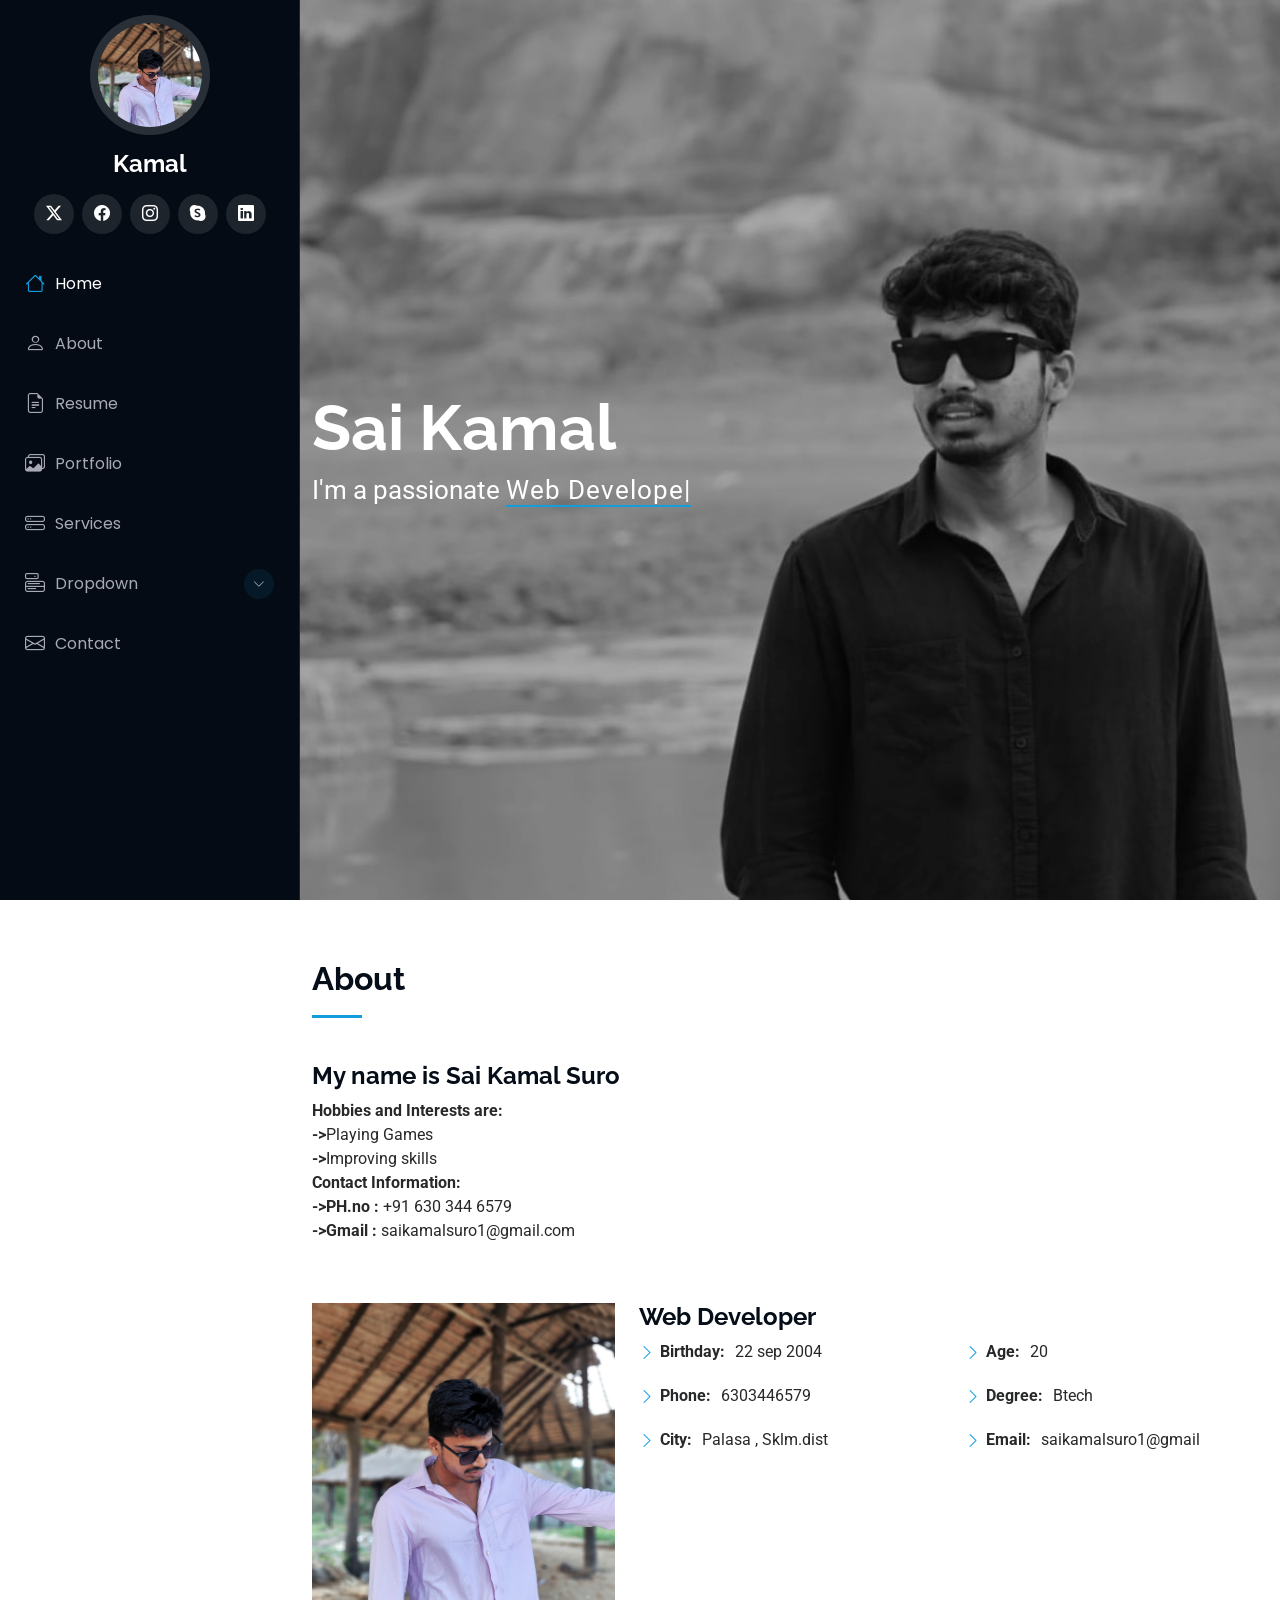
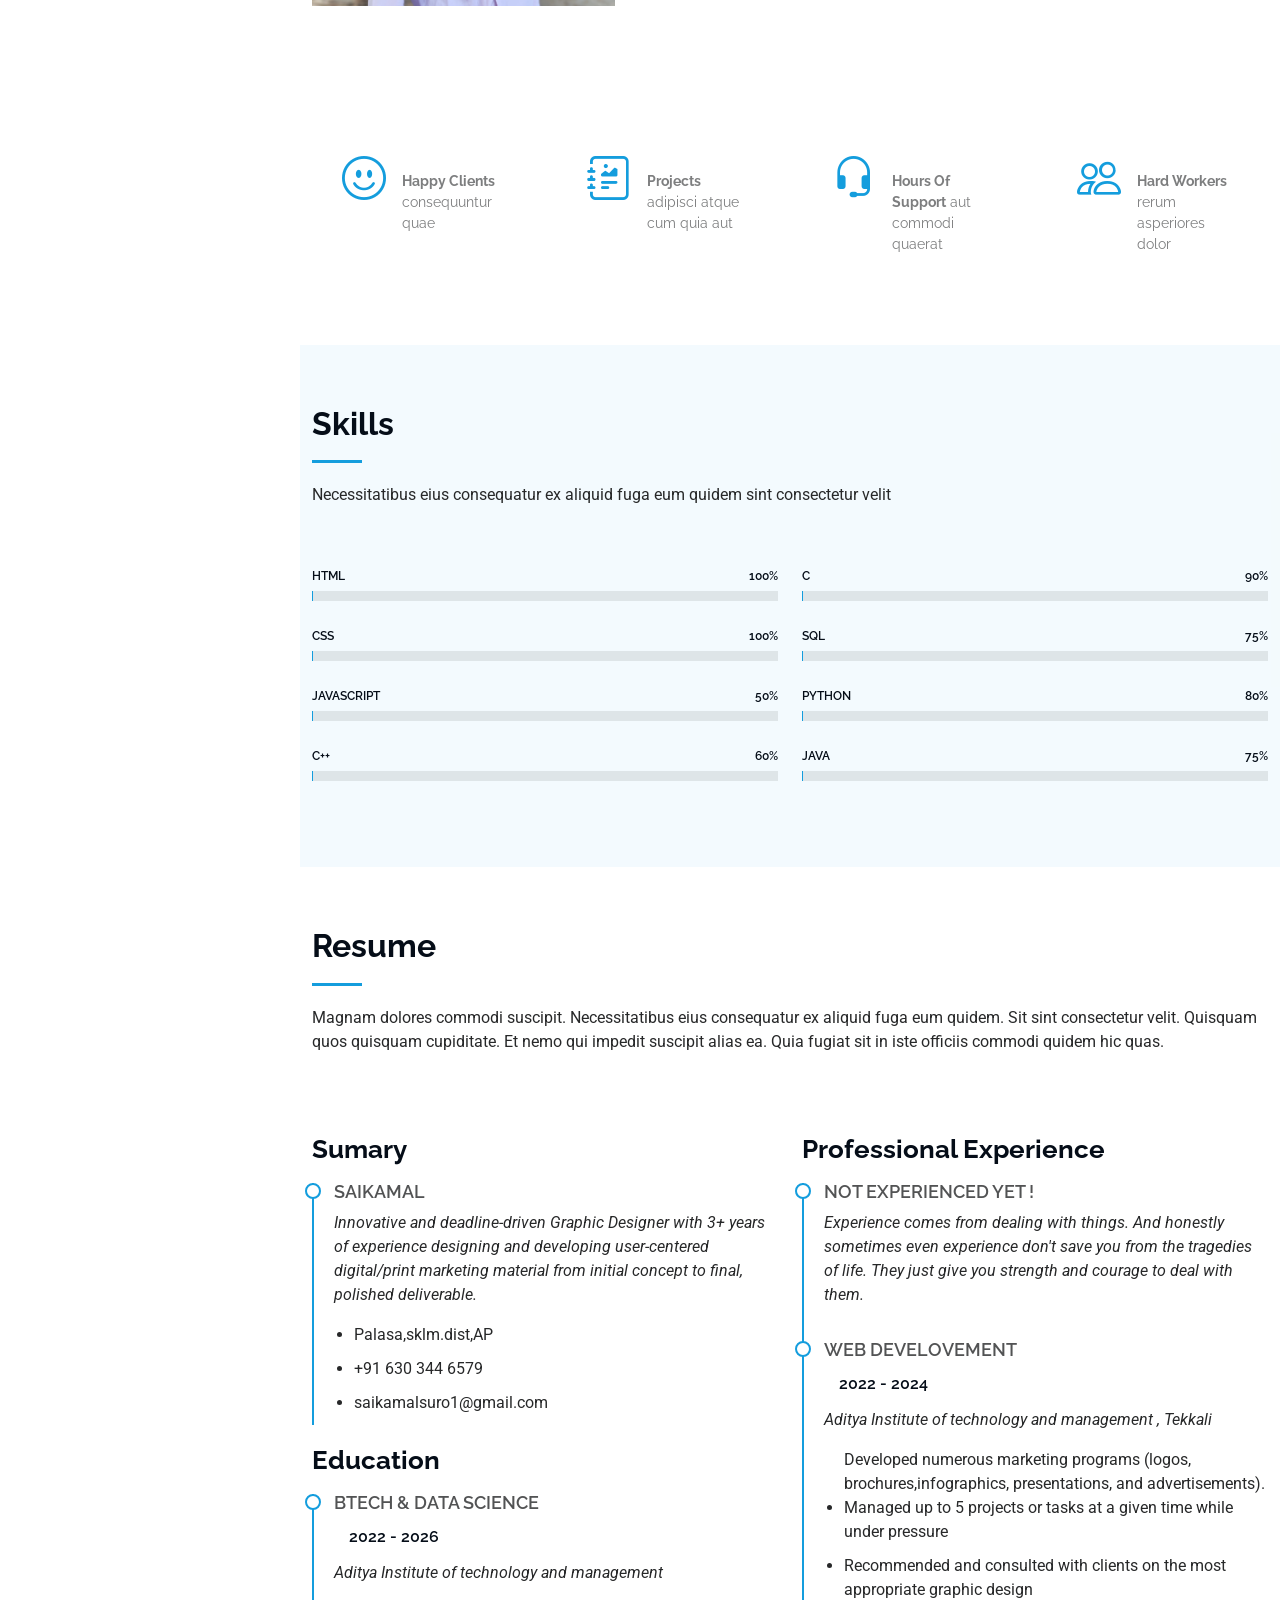
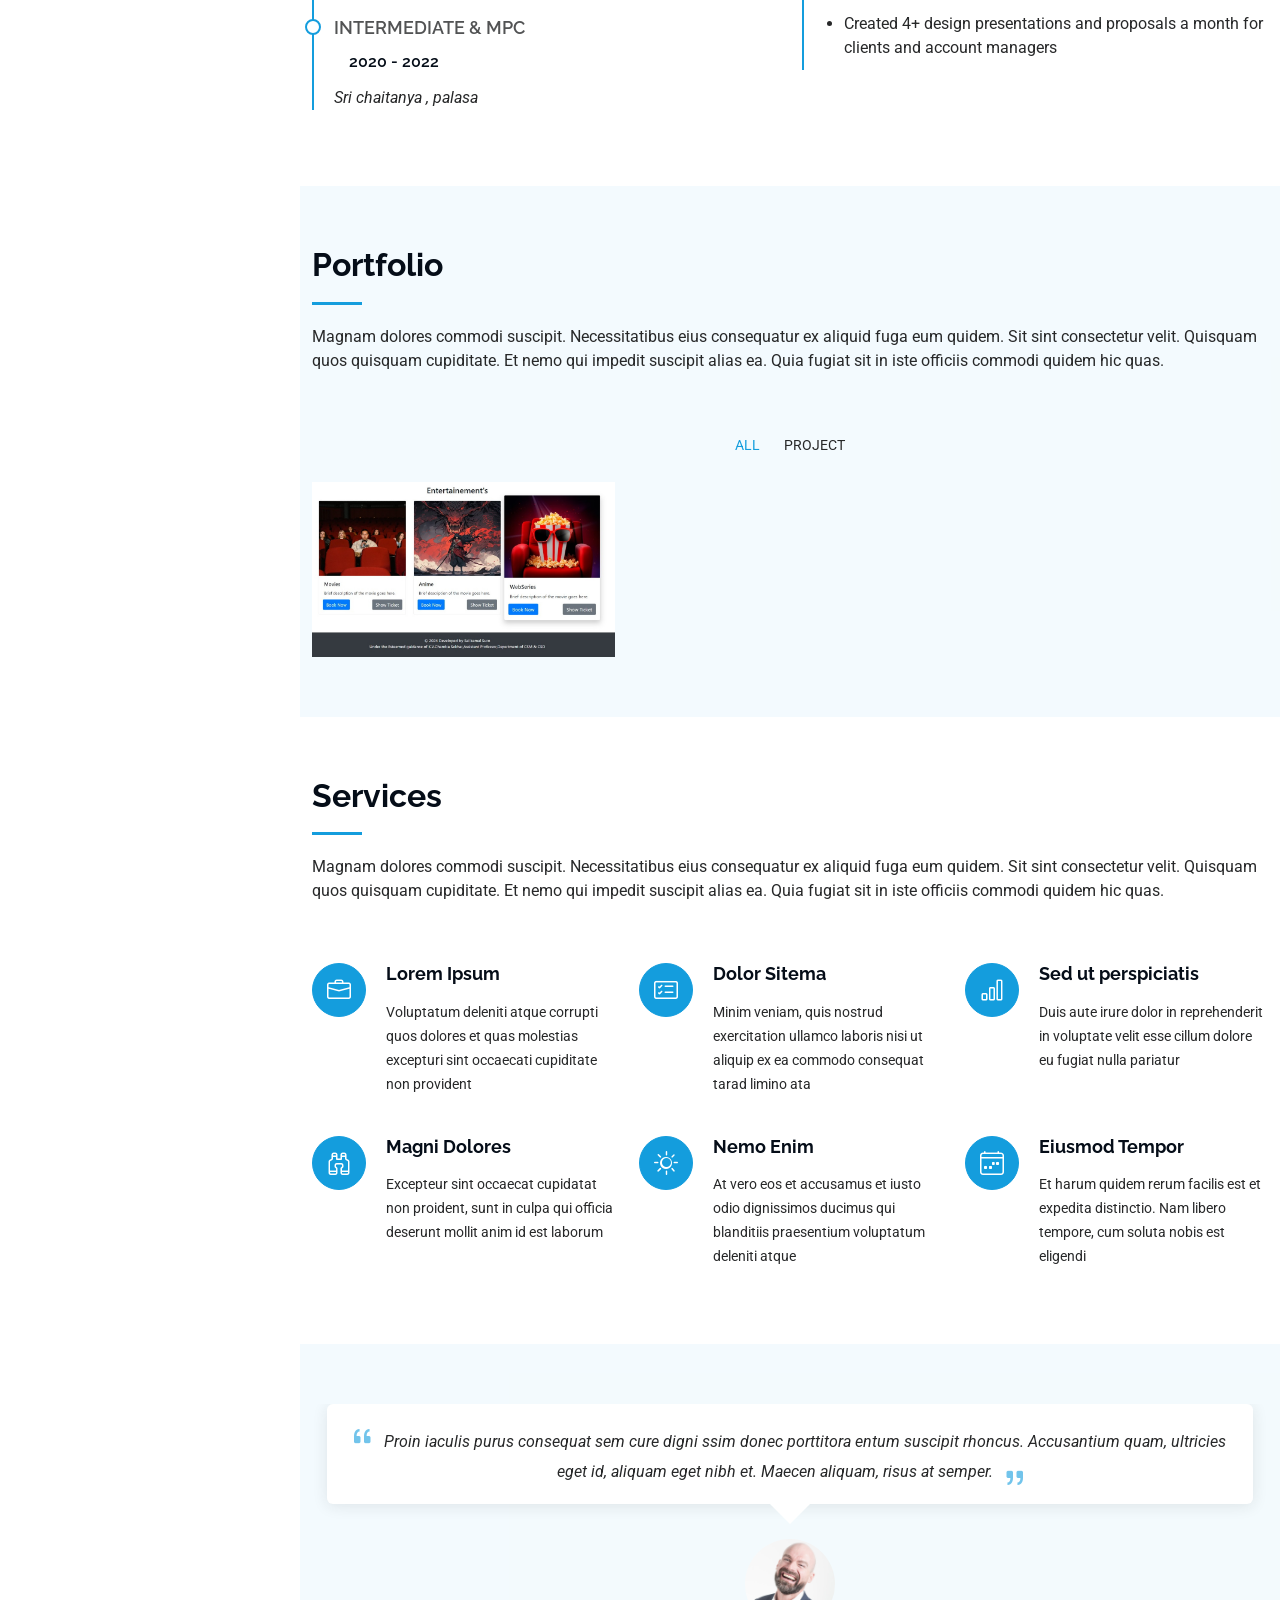
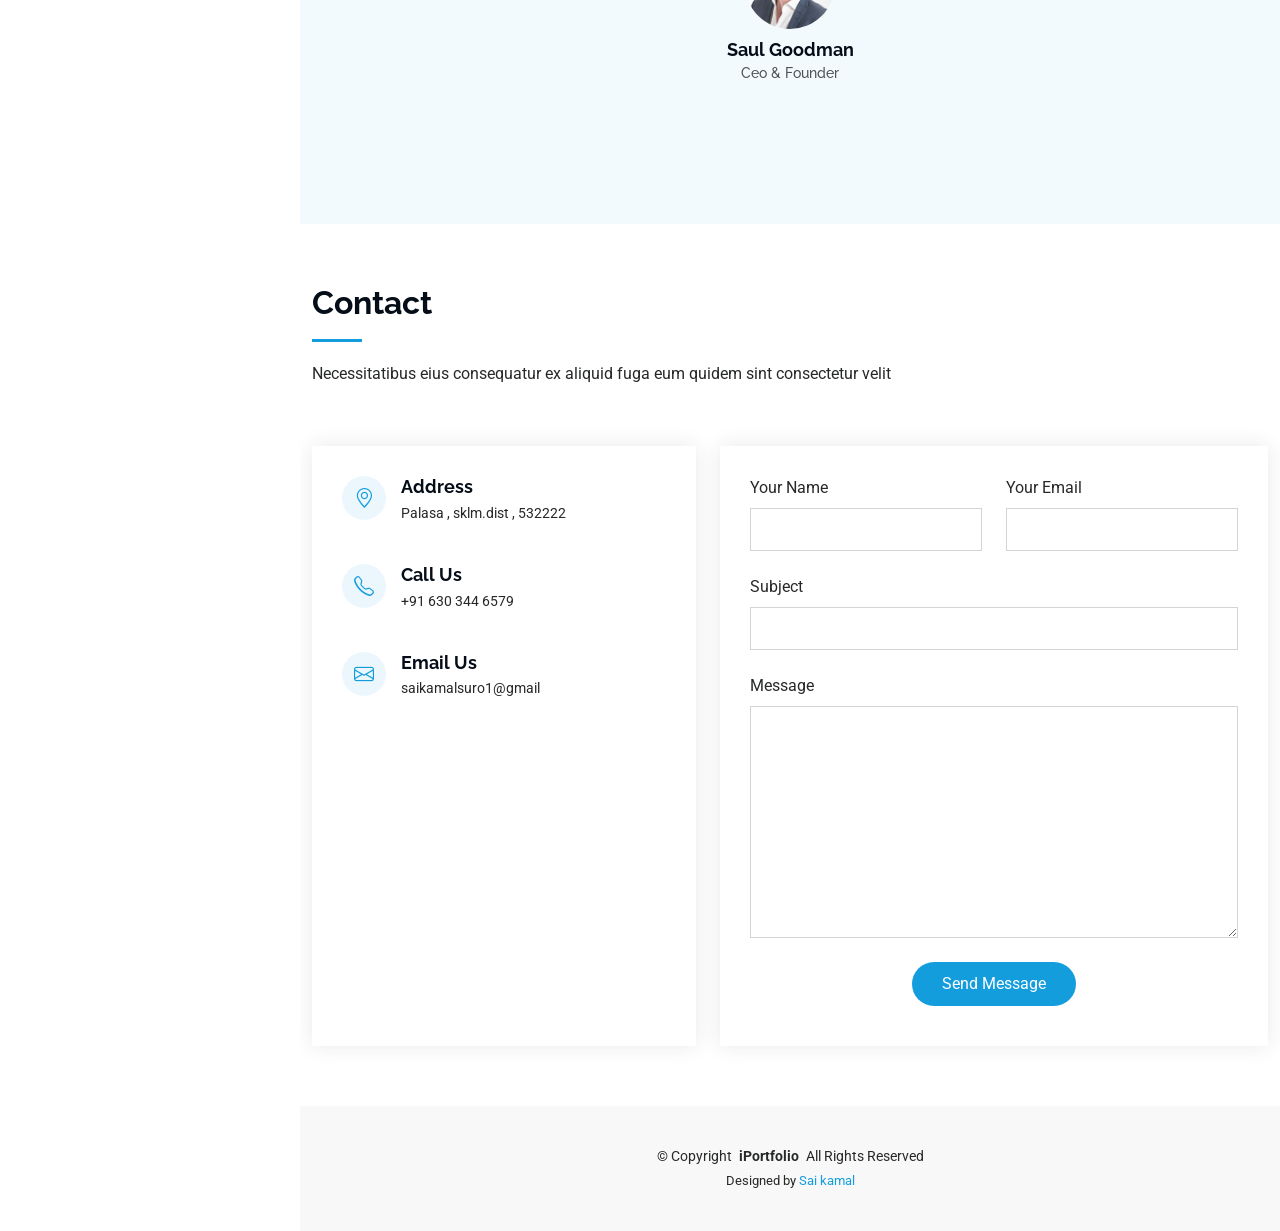
==== index.html @ ea52a880 "instalization" ====
<!DOCTYPE html>
<html lang="en">

<head>
  <meta charset="utf-8">
  <meta content="width=device-width, initial-scale=1.0" name="viewport">
  <title>Saikamal's Portfolio</title>
  <meta content="" name="description">
  <meta content="" name="keywords">

  <!-- Favicons -->
  <link href="assets/img/favicon.png" rel="icon">
  <link href="assets/img/apple-touch-icon.png" rel="apple-touch-icon">

  <!-- Fonts -->
  <link href="https://fonts.googleapis.com" rel="preconnect">
  <link href="https://fonts.gstatic.com" rel="preconnect" crossorigin>
  <link href="https://fonts.googleapis.com/css2?family=Roboto:ital,wght@0,100;0,300;0,400;0,500;0,700;0,900;1,100;1,300;1,400;1,500;1,700;1,900&family=Poppins:ital,wght@0,100;0,200;0,300;0,400;0,500;0,600;0,700;0,800;0,900;1,100;1,200;1,300;1,400;1,500;1,600;1,700;1,800;1,900&family=Raleway:ital,wght@0,100;0,200;0,300;0,400;0,500;0,600;0,700;0,800;0,900;1,100;1,200;1,300;1,400;1,500;1,600;1,700;1,800;1,900&display=swap" rel="stylesheet">

  <!-- Vendor CSS Files -->
  <link href="assets/vendor/bootstrap/css/bootstrap.min.css" rel="stylesheet">
  <link href="assets/vendor/bootstrap-icons/bootstrap-icons.css" rel="stylesheet">
  <link href="assets/vendor/aos/aos.css" rel="stylesheet">
  <link href="assets/vendor/glightbox/css/glightbox.min.css" rel="stylesheet">
  <link href="assets/vendor/swiper/swiper-bundle.min.css" rel="stylesheet">

  <!-- Main CSS File -->
  <link href="assets/css/main.css" rel="stylesheet">

  <!-- =======================================================
  * Template Name: iPortfolio
  * Template URL: https://bootstrapmade.com/iportfolio-bootstrap-portfolio-websites-template/
  * Updated: Jun 14 2024 with Bootstrap v5.3.3
  * Author: BootstrapMade.com
  * License: https://bootstrapmade.com/license/
  ======================================================== -->
</head>

<body class="index-page">

  <header id="header" class="header d-flex flex-column">
    <i class="header-toggle d-xl-none bi bi-list"></i>

    <div class="profile-img">
      <img src="assets/img/my-profile-img.jpg" alt="" class="img-fluid rounded-circle">
    </div>

    <a href="index.html" class="logo d-flex align-items-center justify-content-center">
      <!-- Uncomment the line below if you also wish to use an image logo -->
      <!-- <img src="assets/img/logo.png" alt=""> -->
      <h1 class="sitename">Kamal</h1>
    </a>

    <div class="social-links text-center">
      <a href="#" class="twitter"><i class="bi bi-twitter-x"></i></a>
      <a href="#" class="facebook"><i class="bi bi-facebook"></i></a>
      <a href="https://www.instagram.com/s_a_i_k_a_m_a_l/?hl=en" class="instagram"><i class="bi bi-instagram"></i></a>
      <a href="#" class="google-plus"><i class="bi bi-skype"></i></a>
      <a href="#" class="linkedin"><i class="bi bi-linkedin"></i></a>
    </div>

    <nav id="navmenu" class="navmenu">
      <ul>
        <li><a href="#hero" class="active"><i class="bi bi-house navicon"></i>Home</a></li>
        <li><a href="#about"><i class="bi bi-person navicon"></i> About</a></li>
        <li><a href="#resume"><i class="bi bi-file-earmark-text navicon"></i> Resume</a></li>
        <li><a href="#portfolio"><i class="bi bi-images navicon"></i> Portfolio</a></li>
        <li><a href="#services"><i class="bi bi-hdd-stack navicon"></i> Services</a></li>
        <li class="dropdown"><a href="#"><i class="bi bi-menu-button navicon"></i> <span>Dropdown</span> <i class="bi bi-chevron-down toggle-dropdown"></i></a>
          <ul>
            <li><a href="#">Dropdown 1</a></li>
            <li class="dropdown"><a href="#"><span>Deep Dropdown</span> <i class="bi bi-chevron-down toggle-dropdown"></i></a>
              <ul>
                <li><a href="#">Deep Dropdown 1</a></li>
                <li><a href="#">Deep Dropdown 2</a></li>
                <li><a href="#">Deep Dropdown 3</a></li>
                <li><a href="#">Deep Dropdown 4</a></li>
                <li><a href="#">Deep Dropdown 5</a></li>
              </ul>
            </li>
            <li><a href="#">Dropdown 2</a></li>
            <li><a href="#">Dropdown 3</a></li>
            <li><a href="#">Dropdown 4</a></li>
          </ul>
        </li>
        <li><a href="#contact"><i class="bi bi-envelope navicon"></i> Contact</a></li>
      </ul>
    </nav>

  </header>

  <main class="main">

    <!-- Hero Section -->
    <section id="hero" class="hero section">

      <img src="assets/img/hero-bg.jpg" alt="" data-aos="fade-in" class="">

      <div class="container" data-aos="fade-up" data-aos-delay="100">
        <h2>Sai Kamal</h2>
        <p>I'm a passionate <span class="typed" data-typed-items="Web Developer, Student, Photographer">Designer</span><span class="typed-cursor typed-cursor--blink" aria-hidden="true"></span><span class="typed-cursor typed-cursor--blink" aria-hidden="true"></span></p>
      </div>

    </section><!-- /Hero Section -->

    <!-- About Section -->
    <section id="about" class="about section">

      <!-- Section Title -->
      <div class="container section-title" data-aos="fade-up">
        <h2>About</h2><br>
        <h4><strong>My name is Sai Kamal Suro <br></strong></h4>


<strong>Hobbies and Interests are:<br></strong>
  <strong>-></strong>Playing Games<br>
  <strong>-></strong>Improving skills<br>

<strong>Contact Information: <br></strong>
<strong>->PH.no :</strong> +91 630 344 6579<br>
<strong>->Gmail :</strong> saikamalsuro1@gmail.com<br>


      </div><!-- End Section Title -->

      <div class="container" data-aos="fade-up" data-aos-delay="100">

        <div class="row gy-4 justify-content-center">
          <div class="col-lg-4">
            <img src="assets/img/my-profile-img.jpg" class="img-fluid" alt="">
          </div>
          <div class="col-lg-8 content">
            <h2>Web Developer</h2>
          
            <div class="row">
              <div class="col-lg-6">
                <ul>
                  <li><i class="bi bi-chevron-right"></i> <strong>Birthday:</strong> <span>22 sep 2004</span></li>
                  <li><i class="bi bi-chevron-right"></i> <strong>Phone:</strong> <span>6303446579</span></li>
                  <li><i class="bi bi-chevron-right"></i> <strong>City:</strong> <span>Palasa , Sklm.dist</span></li>
                </ul>
              </div>
              <div class="col-lg-6">
                <ul>
                  <li><i class="bi bi-chevron-right"></i> <strong>Age:</strong> <span>20</span></li>
                  <li><i class="bi bi-chevron-right"></i> <strong>Degree:</strong> <span>Btech</span></li>
                  <li><i class="bi bi-chevron-right"></i> <strong>Email:</strong> <span>saikamalsuro1@gmail</span></li>
            
                </ul>
              </div>
            </div>
            <p class="py-3">
            
            </p>
          </div>
        </div>

      </div>

    </section><!-- /About Section -->

    <!-- Stats Section -->
    <section id="stats" class="stats section">

      <div class="container" data-aos="fade-up" data-aos-delay="100">

        <div class="row gy-4">

          <div class="col-lg-3 col-md-6">
            <div class="stats-item">
              <i class="bi bi-emoji-smile"></i>
              <span data-purecounter-start="0" data-purecounter-end="232" data-purecounter-duration="1" class="purecounter"></span>
              <p><strong>Happy Clients</strong> <span>consequuntur quae</span></p>
            </div>
          </div><!-- End Stats Item -->

          <div class="col-lg-3 col-md-6">
            <div class="stats-item">
              <i class="bi bi-journal-richtext"></i>
              <span data-purecounter-start="0" data-purecounter-end="521" data-purecounter-duration="1" class="purecounter"></span>
              <p><strong>Projects</strong> <span>adipisci atque cum quia aut</span></p>
            </div>
          </div><!-- End Stats Item -->

          <div class="col-lg-3 col-md-6">
            <div class="stats-item">
              <i class="bi bi-headset"></i>
              <span data-purecounter-start="0" data-purecounter-end="1453" data-purecounter-duration="1" class="purecounter"></span>
              <p><strong>Hours Of Support</strong> <span>aut commodi quaerat</span></p>
            </div>
          </div><!-- End Stats Item -->

          <div class="col-lg-3 col-md-6">
            <div class="stats-item">
              <i class="bi bi-people"></i>
              <span data-purecounter-start="0" data-purecounter-end="32" data-purecounter-duration="1" class="purecounter"></span>
              <p><strong>Hard Workers</strong> <span>rerum asperiores dolor</span></p>
            </div>
          </div><!-- End Stats Item -->

        </div>

      </div>

    </section><!-- /Stats Section -->

    <!-- Skills Section -->
    <section id="skills" class="skills section">

      <!-- Section Title -->
      <div class="container section-title" data-aos="fade-up">
        <h2>Skills</h2>
        <p>Necessitatibus eius consequatur ex aliquid fuga eum quidem sint consectetur velit</p>
      </div><!-- End Section Title -->



<div class="container" data-aos="fade-up" data-aos-delay="100">
    <div class="row skills-content skills-animation">
        <div class="col-lg-6">
            <div class="progress">
                <span class="skill"><span>HTML</span> <i class="val">100%</i></span>
                <div class="progress-bar-wrap">
                    <div class="progress-bar" role="progressbar" aria-valuenow="100" aria-valuemin="0" aria-valuemax="100"></div>
                </div>
            </div><!-- End Skills Item -->

            <div class="progress">
                <span class="skill"><span>CSS</span> <i class="val">100%</i></span>
                <div class="progress-bar-wrap">
                    <div class="progress-bar" role="progressbar" aria-valuenow="100" aria-valuemin="0" aria-valuemax="100"></div>
                </div>
            </div><!-- End Skills Item -->

            <div class="progress">
                <span class="skill"><span>JavaScript</span> <i class="val">50%</i></span>
                <div class="progress-bar-wrap">
                    <div class="progress-bar" role="progressbar" aria-valuenow="50" aria-valuemin="0" aria-valuemax="50"></div>
                </div>
            </div><!-- End Skills Item -->
			
			
            <div class="progress">
                <span class="skill"><span>C++</span> <i class="val">60%</i></span>
                <div class="progress-bar-wrap">
                    <div class="progress-bar" role="progressbar" aria-valuenow="60" aria-valuemin="0" aria-valuemax="60"></div>
                </div>
            </div>
        </div>

        <div class="col-lg-6">
            <div class="progress">
                <span class="skill"><span>C</span> <i class="val">90%</i></span>
                <div class="progress-bar-wrap">
                    <div class="progress-bar" role="progressbar" aria-valuenow="90" aria-valuemin="0" aria-valuemax="100"></div>
                </div>
            </div><!-- End Skills Item -->

            <div class="progress">
                <span class="skill"><span>SQL</span> <i class="val">75%</i></span>
                <div class="progress-bar-wrap">
                    <div class="progress-bar" role="progressbar" aria-valuenow="75" aria-valuemin="0" aria-valuemax="75"></div>
                </div>
            </div><!-- End Skills Item -->

            <div class="progress">
                <span class="skill"><span>Python</span> <i class="val">80%</i></span>
                <div class="progress-bar-wrap">
                    <div class="progress-bar" role="progressbar" aria-valuenow="80" aria-valuemin="0" aria-valuemax="80"></div>
                </div>
            </div><!-- End Skills Item -->

            <div class="progress">
                <span class="skill"><span>Java</span> <i class="val">75%</i></span>
                <div class="progress-bar-wrap">
                    <div class="progress-bar" role="progressbar" aria-valuenow="75" aria-valuemin="0" aria-valuemax="75"></div>
                </div>
            </div><!-- End Skills Item -->
        </div>
    </div>
</div>


    </section><!-- /Skills Section -->

    <!-- Resume Section -->
    <section id="resume" class="resume section">

      <!-- Section Title -->
      <div class="container section-title" data-aos="fade-up">
        <h2>Resume</h2>
        <p>Magnam dolores commodi suscipit. Necessitatibus eius consequatur ex aliquid fuga eum quidem. Sit sint consectetur velit. Quisquam quos quisquam cupiditate. Et nemo qui impedit suscipit alias ea. Quia fugiat sit in iste officiis commodi quidem hic quas.</p>
      </div><!-- End Section Title -->

      <div class="container">

        <div class="row">

          <div class="col-lg-6" data-aos="fade-up" data-aos-delay="100">
            <h3 class="resume-title">Sumary</h3>

            <div class="resume-item pb-0">
              <h4>Saikamal</h4>
              <p><em>Innovative and deadline-driven Graphic Designer with 3+ years of experience designing and developing user-centered digital/print marketing material from initial concept to final, polished deliverable.</em></p>
              <ul>
                <li>Palasa,sklm.dist,AP</li>
                <li>+91 630 344 6579</li>
                <li>saikamalsuro1@gmail.com</li>
              </ul>
            </div><!-- Edn Resume Item -->

            <h3 class="resume-title">Education</h3>
            <div class="resume-item">
              <h4>BTECH &amp; Data Science</h4>	
              <h5>2022 - 2026</h5>
              <p><em>Aditya Institute of technology and management</em></p>
              <!-- <p>Qui deserunt veniam. Et sed aliquam labore tempore sed quisquam iusto autem sit. Ea vero voluptatum qui ut dignissimos deleniti nerada porti sand markend</p> -->
            </div><!-- Edn Resume Item -->

            <div class="resume-item">
              <h4>Intermediate &amp; MPC</h4>
              <h5>2020 - 2022</h5>
              <p><em>Sri chaitanya , palasa</em></p>
             <!-- <p>Quia nobis sequi est occaecati aut. Repudiandae et iusto quae reiciendis et quis Eius vel ratione eius unde vitae rerum voluptates asperiores voluptatem Earum molestiae consequatur neque etlon sader mart dila</p> -->
            </div><!-- Edn Resume Item -->

          </div>

          <div class="col-lg-6" data-aos="fade-up" data-aos-delay="200">
            <h3 class="resume-title">Professional Experience</h3>
            <div class="resume-item">
              <h4>Not Experienced yet !</h4>
			  <p><em>Experience comes from dealing with things. And honestly sometimes even experience don't save you from the tragedies of life. They just give you strength and courage to deal with them.</em></p>
              <!-- <h5>2019 - Present</h5>
              <p><em>Experion, New York, NY </em></p>
              <ul>
                <li>Lead in the design, development, and implementation of the graphic, layout, and production communication materials</li>
                <li>Delegate tasks to the 7 members of the design team and provide counsel on all aspects of the project. </li>
                <li>Supervise the assessment of all graphic materials in order to ensure quality and accuracy of the design</li>
                <li>Oversee the efficient use of production project budgets ranging from $2,000 - $25,000</li>
              </ul> -->
            </div><!-- Edn Resume Item -->

            <div class="resume-item">
              <h4>Web develovement </h4>
              <h5>2022 - 2024</h5>
              <p><em>Aditya Institute of technology and management , Tekkali</em></p>
              <ul
                <li>Developed numerous marketing programs (logos, brochures,infographics, presentations, and advertisements).</li>
                <li>Managed up to 5 projects or tasks at a given time while under pressure</li>
                <li>Recommended and consulted with clients on the most appropriate graphic design</li>
                <li>Created 4+ design presentations and proposals a month for clients and account managers</li>
              </ul>
            </div><!-- Edn Resume Item -->

          </div>

        </div>

      </div>

    </section><!-- /Resume Section -->

    <!-- Portfolio Section -->
    <section id="portfolio" class="portfolio section">

      <!-- Section Title -->
      <div class="container section-title" data-aos="fade-up">
        <h2>Portfolio</h2>
        <p>Magnam dolores commodi suscipit. Necessitatibus eius consequatur ex aliquid fuga eum quidem. Sit sint consectetur velit. Quisquam quos quisquam cupiditate. Et nemo qui impedit suscipit alias ea. Quia fugiat sit in iste officiis commodi quidem hic quas.</p>
      </div><!-- End Section Title -->

      <div class="container">

        <div class="isotope-layout" data-default-filter="*" data-layout="masonry" data-sort="original-order">

          <ul class="portfolio-filters isotope-filters" data-aos="fade-up" data-aos-delay="100">
            <li data-filter="*" class="filter-active">All</li>
            <li data-filter=".filter-app">Project</li>
           <!-- <li data-filter=".filter-product">Product</li>
            <li data-filter=".filter-branding">Branding</li>
            <li data-filter=".filter-books">Books</li> -->
          </ul><!-- End Portfolio Filters -->

          <div class="row gy-4 isotope-container" data-aos="fade-up" data-aos-delay="200">

            <div class="col-lg-4 col-md-6 portfolio-item isotope-item filter-app">
              <div class="portfolio-content h-100">
                <img src="assets/img/portfolio/app-1.jpg" class="img-fluid" alt="">
                <div class="portfolio-info">
                  <h4>Project 1</h4>
                  <p>Event ticket marketplace</p>
                  <a href="assets/img/portfolio/app-1.jpg" title="Project-1" data-gallery="portfolio-gallery-app" class="glightbox preview-link"><i class="bi bi-zoom-in"></i></a>
                  <a href="https://github.com/Saikamalsuro/event_ticket_marketplace" title="More Details" class="details-link"><i class="bi bi-link-45deg"></i></a>
                </div>
              </div>
            </div><!-- End Portfolio Item -->

          <!-- <div class="col-lg-4 col-md-6 portfolio-item isotope-item filter-product">
              <div class="portfolio-content h-100">
                <img src="assets/img/portfolio/product-1.jpg" class="img-fluid" alt="">
                <div class="portfolio-info">
                  <h4>Product 1</h4>
                  <p>Lorem ipsum, dolor sit amet consectetur</p>
                  <a href="assets/img/portfolio/product-1.jpg" title="Product 1" data-gallery="portfolio-gallery-product" class="glightbox preview-link"><i class="bi bi-zoom-in"></i></a>
                  <a href="portfolio-details.html" title="More Details" class="details-link"><i class="bi bi-link-45deg"></i></a>
                </div>
              </div>
            </div>

            <div class="col-lg-4 col-md-6 portfolio-item isotope-item filter-branding">
              <div class="portfolio-content h-100">
                <img src="assets/img/portfolio/branding-1.jpg" class="img-fluid" alt="">
                <div class="portfolio-info">
                  <h4>Branding 1</h4>
                  <p>Lorem ipsum, dolor sit amet consectetur</p>
                  <a href="assets/img/portfolio/branding-1.jpg" title="Branding 1" data-gallery="portfolio-gallery-branding" class="glightbox preview-link"><i class="bi bi-zoom-in"></i></a>
                  <a href="portfolio-details.html" title="More Details" class="details-link"><i class="bi bi-link-45deg"></i></a>
                </div>
              </div>
            </div>

            <div class="col-lg-4 col-md-6 portfolio-item isotope-item filter-books">
              <div class="portfolio-content h-100">
                <img src="assets/img/portfolio/books-1.jpg" class="img-fluid" alt="">
                <div class="portfolio-info">
                  <h4>Books 1</h4>
                  <p>Lorem ipsum, dolor sit amet consectetur</p>
                  <a href="assets/img/portfolio/books-1.jpg" title="Branding 1" data-gallery="portfolio-gallery-book" class="glightbox preview-link"><i class="bi bi-zoom-in"></i></a>
                  <a href="portfolio-details.html" title="More Details" class="details-link"><i class="bi bi-link-45deg"></i></a>
                </div>
              </div>
            </div>

            <div class="col-lg-4 col-md-6 portfolio-item isotope-item filter-app">
              <div class="portfolio-content h-100">
                <img src="assets/img/portfolio/app-2.jpg" class="img-fluid" alt="">
                <div class="portfolio-info">
                  <h4>App 2</h4>
                  <p>Lorem ipsum, dolor sit amet consectetur</p>
                  <a href="assets/img/portfolio/app-2.jpg" title="App 2" data-gallery="portfolio-gallery-app" class="glightbox preview-link"><i class="bi bi-zoom-in"></i></a>
                  <a href="portfolio-details.html" title="More Details" class="details-link"><i class="bi bi-link-45deg"></i></a>
                </div>
              </div>
            </div>

            <div class="col-lg-4 col-md-6 portfolio-item isotope-item filter-product">
              <div class="portfolio-content h-100">
                <img src="assets/img/portfolio/product-2.jpg" class="img-fluid" alt="">
                <div class="portfolio-info">
                  <h4>Product 2</h4>
                  <p>Lorem ipsum, dolor sit amet consectetur</p>
                  <a href="assets/img/portfolio/product-2.jpg" title="Product 2" data-gallery="portfolio-gallery-product" class="glightbox preview-link"><i class="bi bi-zoom-in"></i></a>
                  <a href="portfolio-details.html" title="More Details" class="details-link"><i class="bi bi-link-45deg"></i></a>
                </div>
              </div>
            </div>

            <div class="col-lg-4 col-md-6 portfolio-item isotope-item filter-branding">
              <div class="portfolio-content h-100">
                <img src="assets/img/portfolio/branding-2.jpg" class="img-fluid" alt="">
                <div class="portfolio-info">
                  <h4>Branding 2</h4>
                  <p>Lorem ipsum, dolor sit amet consectetur</p>
                  <a href="assets/img/portfolio/branding-2.jpg" title="Branding 2" data-gallery="portfolio-gallery-branding" class="glightbox preview-link"><i class="bi bi-zoom-in"></i></a>
                  <a href="portfolio-details.html" title="More Details" class="details-link"><i class="bi bi-link-45deg"></i></a>
                </div>
              </div>
            </div>

            <div class="col-lg-4 col-md-6 portfolio-item isotope-item filter-books">
              <div class="portfolio-content h-100">
                <img src="assets/img/portfolio/books-2.jpg" class="img-fluid" alt="">
                <div class="portfolio-info">
                  <h4>Books 2</h4>
                  <p>Lorem ipsum, dolor sit amet consectetur</p>
                  <a href="assets/img/portfolio/books-2.jpg" title="Branding 2" data-gallery="portfolio-gallery-book" class="glightbox preview-link"><i class="bi bi-zoom-in"></i></a>
                  <a href="portfolio-details.html" title="More Details" class="details-link"><i class="bi bi-link-45deg"></i></a>
                </div>
              </div>
            </div>

            <div class="col-lg-4 col-md-6 portfolio-item isotope-item filter-app">
              <div class="portfolio-content h-100">
                <img src="assets/img/portfolio/app-3.jpg" class="img-fluid" alt="">
                <div class="portfolio-info">
                  <h4>App 3</h4>
                  <p>Lorem ipsum, dolor sit amet consectetur</p>
                  <a href="assets/img/portfolio/app-3.jpg" title="App 3" data-gallery="portfolio-gallery-app" class="glightbox preview-link"><i class="bi bi-zoom-in"></i></a>
                  <a href="portfolio-details.html" title="More Details" class="details-link"><i class="bi bi-link-45deg"></i></a>
                </div>
              </div>
            </div>

            <div class="col-lg-4 col-md-6 portfolio-item isotope-item filter-product">
              <div class="portfolio-content h-100">
                <img src="assets/img/portfolio/product-3.jpg" class="img-fluid" alt="">
                <div class="portfolio-info">
                  <h4>Product 3</h4>
                  <p>Lorem ipsum, dolor sit amet consectetur</p>
                  <a href="assets/img/portfolio/product-3.jpg" title="Product 3" data-gallery="portfolio-gallery-product" class="glightbox preview-link"><i class="bi bi-zoom-in"></i></a>
                  <a href="portfolio-details.html" title="More Details" class="details-link"><i class="bi bi-link-45deg"></i></a>
                </div>
              </div>
            </div>

            <div class="col-lg-4 col-md-6 portfolio-item isotope-item filter-branding">
              <div class="portfolio-content h-100">
                <img src="assets/img/portfolio/branding-3.jpg" class="img-fluid" alt="">
                <div class="portfolio-info">
                  <h4>Branding 3</h4>
                  <p>Lorem ipsum, dolor sit amet consectetur</p>
                  <a href="assets/img/portfolio/branding-3.jpg" title="Branding 2" data-gallery="portfolio-gallery-branding" class="glightbox preview-link"><i class="bi bi-zoom-in"></i></a>
                  <a href="portfolio-details.html" title="More Details" class="details-link"><i class="bi bi-link-45deg"></i></a>
                </div>
              </div>
            </div>
			
            <div class="col-lg-4 col-md-6 portfolio-item isotope-item filter-books">
              <div class="portfolio-content h-100">
                <img src="assets/img/portfolio/books-3.jpg" class="img-fluid" alt="">
                <div class="portfolio-info">
                  <h4>Books 3</h4>
                  <p>Lorem ipsum, dolor sit amet consectetur</p>
                  <a href="assets/img/portfolio/books-3.jpg" title="Branding 3" data-gallery="portfolio-gallery-book" class="glightbox preview-link"><i class="bi bi-zoom-in"></i></a>
                  <a href="portfolio-details.html" title="More Details" class="details-link"><i class="bi bi-link-45deg"></i></a>
                </div>
              </div>
            </div> -->

          </div><!-- End Portfolio Container -->

        </div>

      </div>

    </section><!-- /Portfolio Section -->

    <!-- Services Section -->
    <section id="services" class="services section">

      <!-- Section Title -->
      <div class="container section-title" data-aos="fade-up">
        <h2>Services</h2>
        <p>Magnam dolores commodi suscipit. Necessitatibus eius consequatur ex aliquid fuga eum quidem. Sit sint consectetur velit. Quisquam quos quisquam cupiditate. Et nemo qui impedit suscipit alias ea. Quia fugiat sit in iste officiis commodi quidem hic quas.</p>
      </div><!-- End Section Title -->

      <div class="container">

        <div class="row gy-4">

          <div class="col-lg-4 col-md-6 service-item d-flex" data-aos="fade-up" data-aos-delay="100">
            <div class="icon flex-shrink-0"><i class="bi bi-briefcase"></i></div>
            <div>
              <h4 class="title"><a href="service-details.html" class="stretched-link">Lorem Ipsum</a></h4>
              <p class="description">Voluptatum deleniti atque corrupti quos dolores et quas molestias excepturi sint occaecati cupiditate non provident</p>
            </div>
          </div>
          <!-- End Service Item -->

          <div class="col-lg-4 col-md-6 service-item d-flex" data-aos="fade-up" data-aos-delay="200">
            <div class="icon flex-shrink-0"><i class="bi bi-card-checklist"></i></div>
            <div>
              <h4 class="title"><a href="service-details.html" class="stretched-link">Dolor Sitema</a></h4>
              <p class="description">Minim veniam, quis nostrud exercitation ullamco laboris nisi ut aliquip ex ea commodo consequat tarad limino ata</p>
            </div>
          </div><!-- End Service Item -->

          <div class="col-lg-4 col-md-6 service-item d-flex" data-aos="fade-up" data-aos-delay="300">
            <div class="icon flex-shrink-0"><i class="bi bi-bar-chart"></i></div>
            <div>
              <h4 class="title"><a href="service-details.html" class="stretched-link">Sed ut perspiciatis</a></h4>
              <p class="description">Duis aute irure dolor in reprehenderit in voluptate velit esse cillum dolore eu fugiat nulla pariatur</p>
            </div>
          </div><!-- End Service Item -->

          <div class="col-lg-4 col-md-6 service-item d-flex" data-aos="fade-up" data-aos-delay="400">
            <div class="icon flex-shrink-0"><i class="bi bi-binoculars"></i></div>
            <div>
              <h4 class="title"><a href="service-details.html" class="stretched-link">Magni Dolores</a></h4>
              <p class="description">Excepteur sint occaecat cupidatat non proident, sunt in culpa qui officia deserunt mollit anim id est laborum</p>
            </div>
          </div><!-- End Service Item -->

          <div class="col-lg-4 col-md-6 service-item d-flex" data-aos="fade-up" data-aos-delay="500">
            <div class="icon flex-shrink-0"><i class="bi bi-brightness-high"></i></div>
            <div>
              <h4 class="title"><a href="service-details.html" class="stretched-link">Nemo Enim</a></h4>
              <p class="description">At vero eos et accusamus et iusto odio dignissimos ducimus qui blanditiis praesentium voluptatum deleniti atque</p>
            </div>
          </div><!-- End Service Item -->

          <div class="col-lg-4 col-md-6 service-item d-flex" data-aos="fade-up" data-aos-delay="600">
            <div class="icon flex-shrink-0"><i class="bi bi-calendar4-week"></i></div>
            <div>
              <h4 class="title"><a href="service-details.html" class="stretched-link">Eiusmod Tempor</a></h4>
              <p class="description">Et harum quidem rerum facilis est et expedita distinctio. Nam libero tempore, cum soluta nobis est eligendi</p>
            </div>
          </div><!-- End Service Item -->

        </div>

      </div>

    </section><!-- /Services Section -->

    <!-- Testimonials Section -->
    <section id="testimonials" class="testimonials section">

      <!-- Section Title -->
     <!-- <div class="container section-title" data-aos="fade-up">
        <h2>Testimonials</h2>
        <p>Necessitatibus eius consequatur ex aliquid fuga eum quidem sint consectetur velit</p>
      </div><!-- End Section Title -->

      <div class="container" data-aos="fade-up" data-aos-delay="100">

        <div class="swiper init-swiper">
          <script type="application/json" class="swiper-config">
            {
              "loop": true,
              "speed": 600,
              "autoplay": {
                "delay": 5000
              },
              "slidesPerView": "auto",
              "pagination": {
                "el": ".swiper-pagination",
                "type": "bullets",
                "clickable": true
              },
              "breakpoints": {
                "320": {
                  "slidesPerView": 1,
                  "spaceBetween": 40
                },
                "1200": {
                  "slidesPerView": 3,
                  "spaceBetween": 1
                }
              }
            }
          </script>
          <div class="swiper-wrapper">

            <div class="swiper-slide">
              <div class="testimonial-item">
                <p>
                  <i class="bi bi-quote quote-icon-left"></i>
                  <span>Proin iaculis purus consequat sem cure digni ssim donec porttitora entum suscipit rhoncus. Accusantium quam, ultricies eget id, aliquam eget nibh et. Maecen aliquam, risus at semper.</span>
                  <i class="bi bi-quote quote-icon-right"></i>
                </p>
                <img src="assets/img/testimonials/testimonials-1.jpg" class="testimonial-img" alt="">
                <h3>Saul Goodman</h3>
                <h4>Ceo &amp; Founder</h4>
              </div>
            </div><!-- End testimonial item -->

            <div class="swiper-slide">
              <div class="testimonial-item">
                <p>
                  <i class="bi bi-quote quote-icon-left"></i>
                  <span>Export tempor illum tamen malis malis eram quae irure esse labore quem cillum quid malis quorum velit fore eram velit sunt aliqua noster fugiat irure amet legam anim culpa.</span>
                  <i class="bi bi-quote quote-icon-right"></i>
                </p>
                <img src="assets/img/testimonials/testimonials-2.jpg" class="testimonial-img" alt="">
                <h3>Sara Wilsson</h3>
                <h4>Designer</h4>
              </div>
            </div><!-- End testimonial item -->

            <div class="swiper-slide">
              <div class="testimonial-item">
                <p>
                  <i class="bi bi-quote quote-icon-left"></i>
                  <span>Enim nisi quem export duis labore cillum quae magna enim sint quorum nulla quem veniam duis minim tempor labore quem eram duis noster aute amet eram fore quis sint minim.</span>
                  <i class="bi bi-quote quote-icon-right"></i>
                </p>
                <img src="assets/img/testimonials/testimonials-3.jpg" class="testimonial-img" alt="">
                <h3>Jena Karlis</h3>
                <h4>Store Owner</h4>
              </div>
            </div><!-- End testimonial item -->

            <div class="swiper-slide">
              <div class="testimonial-item">
                <p>
                  <i class="bi bi-quote quote-icon-left"></i>
                  <span>Fugiat enim eram quae cillum dolore dolor amet nulla culpa multos export minim fugiat dolor enim duis veniam ipsum anim magna sunt elit fore quem dolore labore illum veniam.</span>
                  <i class="bi bi-quote quote-icon-right"></i>
                </p>
                <img src="assets/img/testimonials/testimonials-4.jpg" class="testimonial-img" alt="">
                <h3>Matt Brandon</h3>
                <h4>Freelancer</h4>
              </div>
            </div><!-- End testimonial item -->

            <div class="swiper-slide">
              <div class="testimonial-item">
                <p>
                  <i class="bi bi-quote quote-icon-left"></i>
                  <span>Quis quorum aliqua sint quem legam fore sunt eram irure aliqua veniam tempor noster veniam sunt culpa nulla illum cillum fugiat legam esse veniam culpa fore nisi cillum quid.</span>
                  <i class="bi bi-quote quote-icon-right"></i>
                </p>
                <img src="assets/img/testimonials/testimonials-5.jpg" class="testimonial-img" alt="">
                <h3>John Larson</h3>
                <h4>Entrepreneur</h4>
              </div>
            </div><!-- End testimonial item -->

          </div>
          <div class="swiper-pagination"></div>
        </div>

      </div>

    </section><!-- /Testimonials Section -->

    <!-- Contact Section -->
    <section id="contact" class="contact section">

      <!-- Section Title -->
      <div class="container section-title" data-aos="fade-up">
        <h2>Contact</h2>
        <p>Necessitatibus eius consequatur ex aliquid fuga eum quidem sint consectetur velit</p>
      </div><!-- End Section Title -->

      <div class="container" data-aos="fade-up" data-aos-delay="100">

        <div class="row gy-4">

          <div class="col-lg-5">

            <div class="info-wrap">
              <div class="info-item d-flex" data-aos="fade-up" data-aos-delay="200">
                <i class="bi bi-geo-alt flex-shrink-0"></i>
                <div>
                  <h3>Address</h3>
                  <p>Palasa , sklm.dist , 532222</p>
                </div>
              </div><!-- End Info Item -->

              <div class="info-item d-flex" data-aos="fade-up" data-aos-delay="300">
                <i class="bi bi-telephone flex-shrink-0"></i>
                <div>
                  <h3>Call Us</h3>
                  <p>+91 630 344 6579</p>
                </div>
              </div><!-- End Info Item -->

              <div class="info-item d-flex" data-aos="fade-up" data-aos-delay="400">
                <i class="bi bi-envelope flex-shrink-0"></i>
                <div>
                  <h3>Email Us</h3>
                  <p>saikamalsuro1@gmail</p>
                </div>
              </div><!-- End Info Item -->

              <iframe src="https://st.indiarailinfo.com/kjfdsuiemjvcya23/0/9/3/1/3743931/0/20180824141932401285.jpg"  style="border:0; width: 100%; height: 270px;" <!--allowfullscreen="" loading="lazy" referrerpolicy="no-referrer-when-downgrade" -->></iframe>
            </div>
          </div>

          <div class="col-lg-7">
            <form action="forms/contact.php" method="post" class="php-email-form" data-aos="fade-up" data-aos-delay="200">
              <div class="row gy-4">

                <div class="col-md-6">
                  <label for="name-field" class="pb-2">Your Name</label>
                  <input type="text" name="name" id="name-field" class="form-control" required="">
                </div>

                <div class="col-md-6">
                  <label for="email-field" class="pb-2">Your Email</label>
                  <input type="email" class="form-control" name="email" id="email-field" required="">
                </div>

                <div class="col-md-12">
                  <label for="subject-field" class="pb-2">Subject</label>
                  <input type="text" class="form-control" name="subject" id="subject-field" required="">
                </div>

                <div class="col-md-12">
                  <label for="message-field" class="pb-2">Message</label>
                  <textarea class="form-control" name="message" rows="10" id="message-field" required=""></textarea>
                </div>

                <div class="col-md-12 text-center">
                  <div class="loading">Loading</div>
                  <div class="error-message"></div>
                  <div class="sent-message">Your message has been sent. Thank you!</div>

                  <button type="submit">Send Message</button>
                </div>

              </div>
            </form>
          </div><!-- End Contact Form -->

        </div>

      </div>

    </section><!-- /Contact Section -->

  </main>

  <footer id="footer" class="footer position-relative">

    <div class="container">
      <div class="copyright text-center ">
        <p>© <span>Copyright</span> <strong class="px-1 sitename">iPortfolio</strong> <span>All Rights Reserved</span></p>
      </div>
      <div class="credits">
        <!-- All the links in the footer should remain intact. -->
        <!-- You can delete the links only if you've purchased the pro version. -->
        <!-- Licensing information: https://bootstrapmade.com/license/ -->
        <!-- Purchase the pro version with working PHP/AJAX contact form: [buy-url] -->
        Designed by <a href="https://bootstrapmade.com/">Sai kamal</a>
      </div>
    </div>

  </footer>

  <!-- Scroll Top -->
  <a href="#" id="scroll-top" class="scroll-top d-flex align-items-center justify-content-center"><i class="bi bi-arrow-up-short"></i></a>

  <!-- Preloader -->
  <div id="preloader"></div>

  <!-- Vendor JS Files -->
  <script src="assets/vendor/bootstrap/js/bootstrap.bundle.min.js"></script>
  <script src="assets/vendor/php-email-form/validate.js"></script>
  <script src="assets/vendor/aos/aos.js"></script>
  <script src="assets/vendor/typed.js/typed.umd.js"></script>
  <script src="assets/vendor/purecounter/purecounter_vanilla.js"></script>
  <script src="assets/vendor/waypoints/noframework.waypoints.js"></script>
  <script src="assets/vendor/glightbox/js/glightbox.min.js"></script>
  <script src="assets/vendor/imagesloaded/imagesloaded.pkgd.min.js"></script>
  <script src="assets/vendor/isotope-layout/isotope.pkgd.min.js"></script>
  <script src="assets/vendor/swiper/swiper-bundle.min.js"></script>

  <!-- Main JS File -->
  <script src="assets/js/main.js"></script>

</body>

</html>
---- assets/css/main.css ----
/**
* Template Name: iPortfolio
* Template URL: https://bootstrapmade.com/iportfolio-bootstrap-portfolio-websites-template/
* Updated: Jun 14 2024 with Bootstrap v5.3.3
* Author: BootstrapMade.com
* License: https://bootstrapmade.com/license/
*/

/*--------------------------------------------------------------
# Font & Color Variables
# Help: https://bootstrapmade.com/color-system/
--------------------------------------------------------------*/
/* Fonts */
:root {
  --default-font: "Roboto",  system-ui, -apple-system, "Segoe UI", Roboto, "Helvetica Neue", Arial, "Noto Sans", "Liberation Sans", sans-serif, "Apple Color Emoji", "Segoe UI Emoji", "Segoe UI Symbol", "Noto Color Emoji";
  --heading-font: "Raleway",  sans-serif;
  --nav-font: "Poppins",  sans-serif;
}

/* Global Colors - The following color variables are used throughout the website. Updating them here will change the color scheme of the entire website */
:root { 
  --background-color: #ffffff; /* Background color for the entire website, including individual sections */
  --default-color: #272829; /* Default color used for the majority of the text content across the entire website */
  --heading-color: #050d18; /* Color for headings, subheadings and title throughout the website */
  --accent-color: #149ddd; /* Accent color that represents your brand on the website. It's used for buttons, links, and other elements that need to stand out */
  --contrast-color: #ffffff; /* The contrast color is used for elements when the background color is one of the heading, accent, or default colors. Its purpose is to ensure proper contrast and readability when placed over these more dominant colors */
}

/* Nav Menu Colors - The following color variables are used specifically for the navigation menu. They are separate from the global colors to allow for more customization options */
:root {
  --nav-color: #a8a9b4;  /* The default color of the main navmenu links */
  --nav-hover-color: #ffffff; /* Applied to main navmenu links when they are hovered over or active */
  --nav-dropdown-background-color: #ffffff; /* Used as the background color for dropdown items that appear when hovering over primary navigation items */
  --nav-dropdown-color: #212529; /* Used for navigation links of the dropdown items in the navigation menu. */
  --nav-dropdown-hover-color: #149ddd; /* Similar to --nav-hover-color, this color is applied to dropdown navigation links when they are hovered over. */
}

/* Template Custom Colors */
:root {
  --header-background-color: #040b14;
  --header-color: #ffffff;
}

/* Smooth scroll */
:root {
  scroll-behavior: smooth;
}

/*--------------------------------------------------------------
# General
--------------------------------------------------------------*/
body {
  color: var(--default-color);
  background-color: var(--background-color);
  font-family: var(--default-font);
}

a {
  color: var(--accent-color);
  text-decoration: none;
  transition: 0.3s;
}

a:hover {
  color: color-mix(in srgb, var(--accent-color), transparent 25%);
  text-decoration: none;
}

h1,
h2,
h3,
h4,
h5,
h6 {
  color: var(--heading-color);
  font-family: var(--heading-font);
}

/*--------------------------------------------------------------
# Global Header
--------------------------------------------------------------*/
.header {
  --background-color: var(--header-background-color);
  --default-color: var(--header-color);
  --heading-color: var(--header-color);
  color: var(--default-color);
  background-color: var(--background-color);
  position: fixed;
  top: 0;
  left: 0;
  bottom: 0;
  padding: 0 15px;
  width: 300px;
  transition: all ease-in-out 0.3s;
  overflow-y: auto;
  z-index: 997;
  border-right: 1px solid color-mix(in srgb, var(--default-color), transparent 90%);
}

.header .profile-img img {
  margin: 15px auto;
  display: block;
  width: 120px;
  border: 8px solid color-mix(in srgb, var(--default-color), transparent 85%);
}

.header .logo {
  line-height: 1;
  margin-bottom: 15px;
}

.header .logo img {
  max-height: 32px;
  margin-right: 8px;
}

.header .logo h1 {
  font-size: 24px;
  margin: 0;
  font-weight: 700;
  color: var(--heading-color);
}

.header .social-links {
  margin: 0 0 20px 0;
}

.header .social-links a {
  font-size: 16px;
  display: inline-flex;
  align-items: center;
  justify-content: center;
  background: color-mix(in srgb, var(--default-color), transparent 90%);
  color: var(--default-color);
  margin: 0 2px;
  border-radius: 50%;
  text-align: center;
  width: 40px;
  height: 40px;
  transition: 0.3s;
}

.header .social-links a:hover {
  color: var(--contrast-color);
  background: var(--accent-color);
}

@media (min-width: 1200px) {

  .header~main,
  .header~#footer {
    margin-left: 300px;
  }
}

@media (max-width: 1199px) {
  .header {
    left: -100%;
  }
}

.header.header-show {
  left: 0;
}

.header .header-toggle {
  color: var(--contrast-color);
  background-color: var(--accent-color);
  font-size: 22px;
  display: flex;
  align-items: center;
  justify-content: center;
  width: 40px;
  height: 40px;
  border-radius: 50%;
  cursor: pointer;
  position: fixed;
  top: 15px;
  right: 15px;
  z-index: 9999;
  transition: background-color 0.3s;
}

.header .header-toggle:hover {
  color: var(--contrast-color);
  background-color: color-mix(in srgb, var(--accent-color) 90%, white 15%);
}

/*--------------------------------------------------------------
# Navigation Menu
--------------------------------------------------------------*/
.mobile-nav-toggle {
  display: none;
}

.navmenu {
  padding: 0;
  z-index: 9997;
}

.navmenu ul {
  list-style: none;
  padding: 0 0 20px 0;
  margin: 0;
}

.navmenu a,
.navmenu a:focus {
  color: var(--nav-color);
  padding: 15px 10px;
  font-family: var(--nav-font);
  font-size: 16px;
  font-weight: 400;
  display: flex;
  align-items: center;
  white-space: nowrap;
  transition: 0.3s;
  width: 100%;
}

.navmenu a .navicon,
.navmenu a:focus .navicon {
  font-size: 20px;
  margin-right: 10px;
}

.navmenu a .toggle-dropdown,
.navmenu a:focus .toggle-dropdown {
  font-size: 12px;
  line-height: 0;
  margin-left: auto;
  width: 30px;
  height: 30px;
  display: flex;
  align-items: center;
  justify-content: center;
  border-radius: 50%;
  transition: 0.3s;
  flex-shrink: 0;
  background-color: color-mix(in srgb, var(--accent-color), transparent 90%);
}

.navmenu a .toggle-dropdown:hover,
.navmenu a:focus .toggle-dropdown:hover {
  background-color: var(--accent-color);
  color: var(--contrast-color);
}

.navmenu a:hover,
.navmenu .active,
.navmenu .active:focus {
  color: var(--nav-hover-color);
}

.navmenu a:hover .navicon,
.navmenu .active .navicon,
.navmenu .active:focus .navicon {
  color: var(--accent-color);
}

.navmenu .active .toggle-dropdown,
.navmenu .active:focus .toggle-dropdown {
  background-color: var(--accent-color);
  color: var(--contrast-color);
  transform: rotate(180deg);
}

.navmenu .dropdown {
  display: block;
}

.navmenu .dropdown a,
.navmenu .dropdown a:focus {
  color: --nav-dropdown-color;
}

.navmenu .dropdown a:hover,
.navmenu .dropdown .active,
.navmenu .dropdown .active:focus {
  color: var(--nav-dropdown-hover-color);
}

.navmenu .dropdown ul {
  position: static;
  display: none;
  z-index: 99;
  padding: 5px 10px;
  margin: 5px 10px;
  background-color: var(--nav-dropdown-background-color);
  border: 1px solid color-mix(in srgb, var(--default-color), transparent 90%);
  box-shadow: none;
  transition: all 0.5s ease-in-out;
}

.navmenu .dropdown ul ul {
  background-color: rgba(33, 37, 41, 0.1);
}

.navmenu .dropdown>.dropdown-active {
  display: block;
  background-color: rgba(33, 37, 41, 0.03);
}

/*--------------------------------------------------------------
# Global Footer
--------------------------------------------------------------*/
.footer {
  --background-color: color-mix(in srgb, var(--default-color), transparent 97%);
  color: var(--default-color);
  background-color: var(--background-color);
  font-size: 14px;
  padding: 40px 0;
  position: relative;
}

.footer .copyright p {
  margin-bottom: 0;
}

.footer .credits {
  margin-top: 4px;
  font-size: 13px;
  text-align: center;
}

/*--------------------------------------------------------------
# Preloader
--------------------------------------------------------------*/
#preloader {
  position: fixed;
  inset: 0;
  z-index: 999999;
  overflow: hidden;
  background: var(--background-color);
  transition: all 0.6s ease-out;
}

#preloader:before {
  content: "";
  position: fixed;
  top: calc(50% - 30px);
  left: calc(50% - 30px);
  border: 6px solid #ffffff;
  border-color: var(--accent-color) transparent var(--accent-color) transparent;
  border-radius: 50%;
  width: 60px;
  height: 60px;
  animation: animate-preloader 1.5s linear infinite;
}

@keyframes animate-preloader {
  0% {
    transform: rotate(0deg);
  }

  100% {
    transform: rotate(360deg);
  }
}

/*--------------------------------------------------------------
# Scroll Top Button
--------------------------------------------------------------*/
.scroll-top {
  position: fixed;
  visibility: hidden;
  opacity: 0;
  right: 15px;
  bottom: -15px;
  z-index: 99999;
  background-color: var(--accent-color);
  width: 44px;
  height: 44px;
  border-radius: 50px;
  transition: all 0.4s;
}

.scroll-top i {
  font-size: 24px;
  color: var(--contrast-color);
  line-height: 0;
}

.scroll-top:hover {
  background-color: color-mix(in srgb, var(--accent-color), transparent 20%);
  color: var(--contrast-color);
}

.scroll-top.active {
  visibility: visible;
  opacity: 1;
  bottom: 15px;
}

/*--------------------------------------------------------------
# Disable aos animation delay on mobile devices
--------------------------------------------------------------*/
@media screen and (max-width: 768px) {
  [data-aos-delay] {
    transition-delay: 0 !important;
  }
}

/*--------------------------------------------------------------
# Global Page Titles & Breadcrumbs
--------------------------------------------------------------*/
.page-title {
  --background-color: color-mix(in srgb, var(--default-color), transparent 96%);
  color: var(--default-color);
  background-color: var(--background-color);
  padding: 25px 0;
  position: relative;
}

.page-title h1 {
  font-size: 24px;
  font-weight: 700;
}

.page-title .breadcrumbs ol {
  display: flex;
  flex-wrap: wrap;
  list-style: none;
  padding: 0;
  margin: 0;
  font-size: 14px;
  font-weight: 400;
}

.page-title .breadcrumbs ol li+li {
  padding-left: 10px;
}

.page-title .breadcrumbs ol li+li::before {
  content: "/";
  display: inline-block;
  padding-right: 10px;
  color: color-mix(in srgb, var(--default-color), transparent 70%);
}

/*--------------------------------------------------------------
# Global Sections
--------------------------------------------------------------*/
section,
.section {
  color: var(--default-color);
  background-color: var(--background-color);
  padding: 60px 0;
  overflow: clip;
}

/*--------------------------------------------------------------
# Global Section Titles
--------------------------------------------------------------*/
.section-title {
  padding-bottom: 60px;
  position: relative;
}

.section-title h2 {
  font-size: 32px;
  font-weight: 700;
  margin-bottom: 20px;
  padding-bottom: 20px;
  position: relative;
}

.section-title h2:after {
  content: "";
  position: absolute;
  display: block;
  width: 50px;
  height: 3px;
  background: var(--accent-color);
  left: 0;
  bottom: 0;
}

.section-title p {
  margin-bottom: 0;
}

/*--------------------------------------------------------------
# Hero Section
--------------------------------------------------------------*/
.hero {
  --default-color: #ffffff;
  --background-color: #000000;
  --heading-color: #ffffff;
  width: 100%;
  min-height: 100vh;
  position: relative;
  padding: 80px 0;
  display: flex;
  align-items: center;
  justify-content: center;
}

.hero img {
  position: absolute;
  inset: 0;
  display: block;
  width: 100%;
  height: 100%;
  object-fit: cover;
  z-index: 1;
}

.hero:before {
  content: "";
  background: color-mix(in srgb, var(--background-color), transparent 70%);
  position: absolute;
  inset: 0;
  z-index: 2;
}

.hero .container {
  position: relative;
  z-index: 3;
}

.hero h2 {
  margin: 0;
  font-size: 64px;
  font-weight: 700;
}

.hero p {
  margin: 5px 0 0 0;
  font-size: 26px;
}

.hero p span {
  letter-spacing: 1px;
  border-bottom: 2px solid var(--accent-color);
}

.hero .social-links {
  margin-top: 25px;
}

.hero .social-links a {
  font-size: 24px;
  display: inline-block;
  color: color-mix(in srgb, var(--default-color), transparent 50%);
  line-height: 1;
  margin-right: 20px;
  transition: 0.3s;
}

.hero .social-links a:hover {
  color: var(--accent-color);
}

@media (max-width: 768px) {
  .hero h2 {
    font-size: 32px;
  }

  .hero p {
    font-size: 20px;
  }
}

/*--------------------------------------------------------------
# About Section
--------------------------------------------------------------*/
.about .content h2 {
  font-weight: 700;
  font-size: 24px;
}

.about .content ul {
  list-style: none;
  padding: 0;
}

.about .content ul li {
  margin-bottom: 20px;
  display: flex;
  align-items: center;
}

.about .content ul strong {
  margin-right: 10px;
}

.about .content ul i {
  font-size: 16px;
  margin-right: 5px;
  color: var(--accent-color);
  line-height: 0;
}

/*--------------------------------------------------------------
# Stats Section
--------------------------------------------------------------*/
.stats .stats-item {
  padding: 30px;
  width: 100%;
}

.stats .stats-item i {
  color: var(--accent-color);
  display: block;
  font-size: 44px;
  float: left;
  line-height: 0;
}

.stats .stats-item .purecounter {
  color: var(--heading-color);
  font-size: 48px;
  line-height: 40px;
  display: block;
  font-weight: 700;
  margin-left: 60px;
}

.stats .stats-item p {
  color: color-mix(in srgb, var(--default-color), transparent 40%);
  padding: 15px 0 0 0;
  margin: 0 0 0 60px;
  font-family: var(--heading-font);
  font-size: 14px;
}

/*--------------------------------------------------------------
# Skills Section
--------------------------------------------------------------*/
.skills {
  --background-color: color-mix(in srgb, var(--accent-color), transparent 95%);
}

.skills .progress {
  height: 60px;
  display: block;
  background: none;
  border-radius: 0;
}

.skills .progress .skill {
  color: var(--heading-color);
  padding: 0;
  margin: 0 0 6px 0;
  text-transform: uppercase;
  display: block;
  font-weight: 600;
  font-family: var(--heading-font);
}

.skills .progress .skill .val {
  float: right;
  font-style: normal;
}

.skills .progress-bar-wrap {
  background: color-mix(in srgb, var(--default-color), transparent 90%);
  height: 10px;
}

.skills .progress-bar {
  width: 1px;
  height: 10px;
  transition: 0.9s;
  background-color: var(--accent-color);
}

/*--------------------------------------------------------------
# Resume Section
--------------------------------------------------------------*/
.resume .resume-title {
  color: var(--heading-color);
  font-size: 26px;
  font-weight: 700;
  margin-top: 20px;
  margin-bottom: 20px;
}

.resume .resume-item {
  padding: 0 0 20px 20px;
  margin-top: -2px;
  border-left: 2px solid var(--accent-color);
  position: relative;
}

.resume .resume-item h4 {
  line-height: 18px;
  font-size: 18px;
  font-weight: 600;
  text-transform: uppercase;
  color: color-mix(in srgb, var(--default-color), transparent 20%);
  margin-bottom: 10px;
}

.resume .resume-item h5 {
  font-size: 16px;
  padding: 5px 15px;
  display: inline-block;
  font-weight: 600;
  margin-bottom: 10px;
}

.resume .resume-item ul {
  padding-left: 20px;
}

.resume .resume-item ul li {
  padding-bottom: 10px;
}

.resume .resume-item:last-child {
  padding-bottom: 0;
}

.resume .resume-item::before {
  content: "";
  position: absolute;
  width: 16px;
  height: 16px;
  border-radius: 50px;
  left: -9px;
  top: 0;
  background: var(--background-color);
  border: 2px solid var(--accent-color);
}

/*--------------------------------------------------------------
# Portfolio Section
--------------------------------------------------------------*/
.portfolio {
  --background-color: color-mix(in srgb, var(--accent-color), transparent 95%);
}

.portfolio .portfolio-filters {
  padding: 0;
  margin: 0 auto 20px auto;
  list-style: none;
  text-align: center;
}

.portfolio .portfolio-filters li {
  cursor: pointer;
  display: inline-block;
  padding: 0;
  font-size: 14px;
  font-weight: 400;
  margin: 0 10px;
  line-height: 1;
  text-transform: uppercase;
  margin-bottom: 10px;
  transition: all 0.3s ease-in-out;
}

.portfolio .portfolio-filters li:hover,
.portfolio .portfolio-filters li.filter-active {
  color: var(--accent-color);
}

.portfolio .portfolio-filters li:first-child {
  margin-left: 0;
}

.portfolio .portfolio-filters li:last-child {
  margin-right: 0;
}

@media (max-width: 575px) {
  .portfolio .portfolio-filters li {
    font-size: 14px;
    margin: 0 5px;
  }
}

.portfolio .portfolio-content {
  position: relative;
  overflow: hidden;
}

.portfolio .portfolio-content img {
  transition: 0.3s;
}

.portfolio .portfolio-content .portfolio-info {
  opacity: 0;
  position: absolute;
  inset: 0;
  z-index: 3;
  transition: all ease-in-out 0.3s;
  background: rgba(0, 0, 0, 0.6);
  padding: 15px;
}

.portfolio .portfolio-content .portfolio-info h4 {
  font-size: 14px;
  padding: 5px 10px;
  font-weight: 400;
  color: #ffffff;
  display: inline-block;
  background-color: var(--accent-color);
}

.portfolio .portfolio-content .portfolio-info p {
  position: absolute;
  bottom: 10px;
  text-align: center;
  display: inline-block;
  left: 0;
  right: 0;
  font-size: 16px;
  font-weight: 600;
  color: rgba(255, 255, 255, 0.8);
}

.portfolio .portfolio-content .portfolio-info .preview-link,
.portfolio .portfolio-content .portfolio-info .details-link {
  position: absolute;
  left: calc(50% - 40px);
  font-size: 26px;
  top: calc(50% - 14px);
  color: #fff;
  transition: 0.3s;
  line-height: 1.2;
}

.portfolio .portfolio-content .portfolio-info .preview-link:hover,
.portfolio .portfolio-content .portfolio-info .details-link:hover {
  color: var(--accent-color);
}

.portfolio .portfolio-content .portfolio-info .details-link {
  left: 50%;
  font-size: 34px;
  line-height: 0;
}

.portfolio .portfolio-content:hover .portfolio-info {
  opacity: 1;
}

.portfolio .portfolio-content:hover img {
  transform: scale(1.1);
}

/*--------------------------------------------------------------
# Services Section
--------------------------------------------------------------*/
.services .service-item {
  position: relative;
}

.services .service-item .icon {
  background: var(--accent-color);
  display: flex;
  align-items: center;
  justify-content: center;
  width: 54px;
  height: 54px;
  border-radius: 50%;
  transition: 0.5s;
  border: 1px solid var(--accent-color);
  margin-right: 20px;
}

.services .service-item .icon i {
  color: var(--contrast-color);
  font-size: 24px;
  line-height: 0;
}

.services .service-item:hover .icon {
  background: var(--contrast-color);
}

.services .service-item:hover .icon i {
  color: var(--accent-color);
}

.services .service-item .title {
  font-weight: 700;
  margin-bottom: 15px;
  font-size: 18px;
}

.services .service-item .title a {
  color: var(--heading-color);
}

.services .service-item .title a:hover {
  color: var(--accent-color);
}

.services .service-item .description {
  line-height: 24px;
  font-size: 14px;
}

/*--------------------------------------------------------------
# Testimonials Section
--------------------------------------------------------------*/
.testimonials {
  --background-color: color-mix(in srgb, var(--accent-color), transparent 95%);
}

.testimonials .testimonials-carousel,
.testimonials .testimonials-slider {
  overflow: hidden;
}

.testimonials .testimonial-item {
  box-sizing: content-box;
  text-align: center;
  min-height: 320px;
}

.testimonials .testimonial-item .testimonial-img {
  width: 90px;
  border-radius: 50%;
  margin: 0 auto;
}

.testimonials .testimonial-item h3 {
  font-size: 18px;
  font-weight: bold;
  margin: 10px 0 5px 0;
}

.testimonials .testimonial-item h4 {
  font-size: 14px;
  color: color-mix(in srgb, var(--default-color), transparent 20%);
  margin: 0;
}

.testimonials .testimonial-item .quote-icon-left,
.testimonials .testimonial-item .quote-icon-right {
  color: color-mix(in srgb, var(--accent-color), transparent 40%);
  font-size: 26px;
  line-height: 0;
}

.testimonials .testimonial-item .quote-icon-left {
  display: inline-block;
  left: -5px;
  position: relative;
}

.testimonials .testimonial-item .quote-icon-right {
  display: inline-block;
  right: -5px;
  position: relative;
  top: 10px;
  transform: scale(-1, -1);
}

.testimonials .testimonial-item p {
  font-style: italic;
  margin: 0 15px 15px 15px;
  padding: 20px;
  background-color: var(--contrast-color);
  position: relative;
  margin-bottom: 35px;
  border-radius: 6px;
  box-shadow: 0px 2px 15px color-mix(in srgb, var(--default-color), transparent 90%);
}

.testimonials .testimonial-item p::after {
  content: "";
  width: 0;
  height: 0;
  border-top: 20px solid var(--contrast-color);
  border-right: 20px solid transparent;
  border-left: 20px solid transparent;
  position: absolute;
  bottom: -20px;
  left: calc(50% - 20px);
}

.testimonials .swiper-wrapper {
  height: auto;
}

.testimonials .swiper-pagination {
  margin-top: 40px;
  position: relative;
}

.testimonials .swiper-pagination .swiper-pagination-bullet {
  width: 12px;
  height: 12px;
  background-color: var(--background-color);
  opacity: 1;
  border: 1px solid var(--accent-color);
}

.testimonials .swiper-pagination .swiper-pagination-bullet-active {
  background-color: var(--accent-color);
}

/*--------------------------------------------------------------
# Contact Section
--------------------------------------------------------------*/
.contact .info-wrap {
  box-shadow: 0px 0px 20px color-mix(in srgb, var(--default-color), transparent 90%);
  padding: 30px;
}

@media (max-width: 575px) {
  .contact .info-wrap {
    padding: 20px;
  }
}

.contact .info-item {
  margin-bottom: 40px;
}

.contact .info-item i {
  font-size: 20px;
  color: var(--accent-color);
  background: color-mix(in srgb, var(--accent-color), transparent 92%);
  width: 44px;
  height: 44px;
  display: flex;
  justify-content: center;
  align-items: center;
  border-radius: 50px;
  transition: all 0.3s ease-in-out;
  margin-right: 15px;
}

.contact .info-item h3 {
  font-size: 20px;
  padding: 0;
  font-size: 18px;
  font-weight: 700;
  margin-bottom: 5px;
}

.contact .info-item p {
  padding: 0;
  margin-bottom: 0;
  font-size: 14px;
}

.contact .info-item:hover i {
  background: var(--accent-color);
  color: var(--contrast-color);
}

.contact .php-email-form {
  height: 100%;
  padding: 30px;
  box-shadow: 0px 0px 20px color-mix(in srgb, var(--default-color), transparent 90%);
}

@media (max-width: 575px) {
  .contact .php-email-form {
    padding: 20px;
  }
}

.contact .php-email-form .error-message {
  display: none;
  background: #df1529;
  color: #ffffff;
  text-align: left;
  padding: 15px;
  margin-bottom: 24px;
  font-weight: 600;
}

.contact .php-email-form .sent-message {
  display: none;
  color: #ffffff;
  background: #059652;
  text-align: center;
  padding: 15px;
  margin-bottom: 24px;
  font-weight: 600;
}

.contact .php-email-form .loading {
  display: none;
  background: var(--background-color);
  text-align: center;
  padding: 15px;
  margin-bottom: 24px;
}

.contact .php-email-form .loading:before {
  content: "";
  display: inline-block;
  border-radius: 50%;
  width: 24px;
  height: 24px;
  margin: 0 10px -6px 0;
  border: 3px solid var(--accent-color);
  border-top-color: var(--background-color);
  animation: animate-loading 1s linear infinite;
}

.contact .php-email-form input[type=text],
.contact .php-email-form input[type=email],
.contact .php-email-form textarea {
  font-size: 14px;
  padding: 10px 15px;
  box-shadow: none;
  border-radius: 0;
  color: var(--default-color);
  background-color: color-mix(in srgb, var(--background-color), transparent 50%);
  border-color: color-mix(in srgb, var(--default-color), transparent 80%);
}

.contact .php-email-form input[type=text]:focus,
.contact .php-email-form input[type=email]:focus,
.contact .php-email-form textarea:focus {
  border-color: var(--accent-color);
}

.contact .php-email-form input[type=text]::placeholder,
.contact .php-email-form input[type=email]::placeholder,
.contact .php-email-form textarea::placeholder {
  color: color-mix(in srgb, var(--default-color), transparent 70%);
}

.contact .php-email-form button[type=submit] {
  color: var(--contrast-color);
  background: var(--accent-color);
  border: 0;
  padding: 10px 30px;
  transition: 0.4s;
  border-radius: 50px;
}

.contact .php-email-form button[type=submit]:hover {
  background: color-mix(in srgb, var(--accent-color), transparent 25%);
}

@keyframes animate-loading {
  0% {
    transform: rotate(0deg);
  }

  100% {
    transform: rotate(360deg);
  }
}

/*--------------------------------------------------------------
# Portfolio Details Section
--------------------------------------------------------------*/
.portfolio-details .portfolio-details-slider img {
  width: 100%;
}

.portfolio-details .portfolio-details-slider .swiper-pagination {
  margin-top: 20px;
  position: relative;
}

.portfolio-details .portfolio-details-slider .swiper-pagination .swiper-pagination-bullet {
  width: 12px;
  height: 12px;
  background-color: color-mix(in srgb, var(--default-color), transparent 85%);
  opacity: 1;
}

.portfolio-details .portfolio-details-slider .swiper-pagination .swiper-pagination-bullet-active {
  background-color: var(--accent-color);
}

.portfolio-details .portfolio-info {
  padding: 30px;
  box-shadow: 0px 0 30px color-mix(in srgb, var(--default-color), transparent 90%);
}

.portfolio-details .portfolio-info h3 {
  font-size: 22px;
  font-weight: 700;
  margin-bottom: 20px;
  padding-bottom: 20px;
  border-bottom: 1px solid color-mix(in srgb, var(--default-color), transparent 85%);
}

.portfolio-details .portfolio-info ul {
  list-style: none;
  padding: 0;
  font-size: 15px;
}

.portfolio-details .portfolio-info ul li+li {
  margin-top: 10px;
}

.portfolio-details .portfolio-description {
  padding-top: 30px;
}

.portfolio-details .portfolio-description h2 {
  font-size: 26px;
  font-weight: 700;
  margin-bottom: 20px;
}

.portfolio-details .portfolio-description p {
  padding: 0;
  color: color-mix(in srgb, var(--default-color), transparent 30%);
}

/*--------------------------------------------------------------
# Service Details Section
--------------------------------------------------------------*/
.service-details .services-list {
  padding: 10px 30px;
  border: 1px solid color-mix(in srgb, var(--default-color), transparent 90%);
  margin-bottom: 20px;
}

.service-details .services-list a {
  display: block;
  line-height: 1;
  padding: 8px 0 8px 15px;
  border-left: 3px solid color-mix(in srgb, var(--default-color), transparent 70%);
  margin: 20px 0;
  color: color-mix(in srgb, var(--default-color), transparent 20%);
  transition: 0.3s;
}

.service-details .services-list a.active {
  color: var(--heading-color);
  font-weight: 700;
  border-color: var(--accent-color);
}

.service-details .services-list a:hover {
  border-color: var(--accent-color);
}

.service-details .services-img {
  margin-bottom: 20px;
}

.service-details h3 {
  font-size: 26px;
  font-weight: 700;
}

.service-details h4 {
  font-size: 20px;
  font-weight: 700;
}

.service-details p {
  font-size: 15px;
}

.service-details ul {
  list-style: none;
  padding: 0;
  font-size: 15px;
}

.service-details ul li {
  padding: 5px 0;
  display: flex;
  align-items: center;
}

.service-details ul i {
  font-size: 20px;
  margin-right: 8px;
  color: var(--accent-color);
}

/*--------------------------------------------------------------
# Starter Section Section
--------------------------------------------------------------*/
.starter-section {
  /* Add your styles here */
}
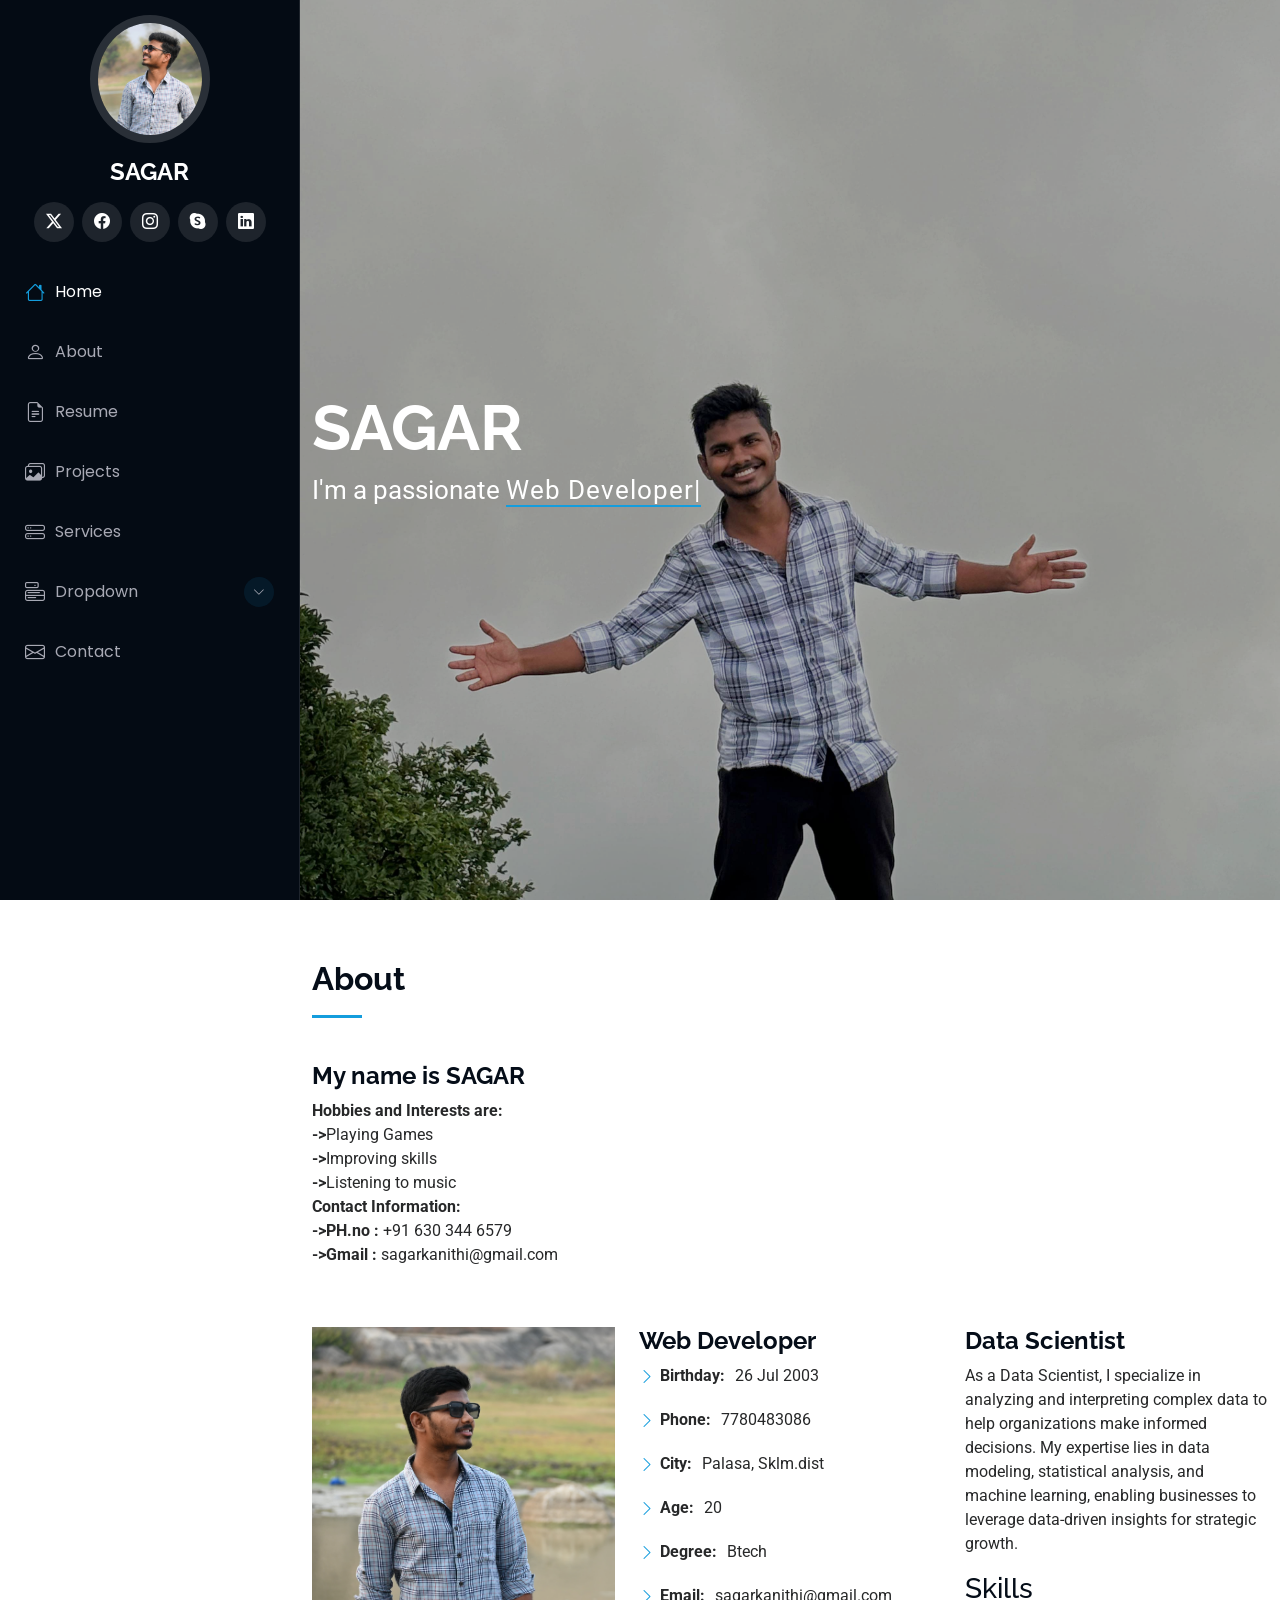
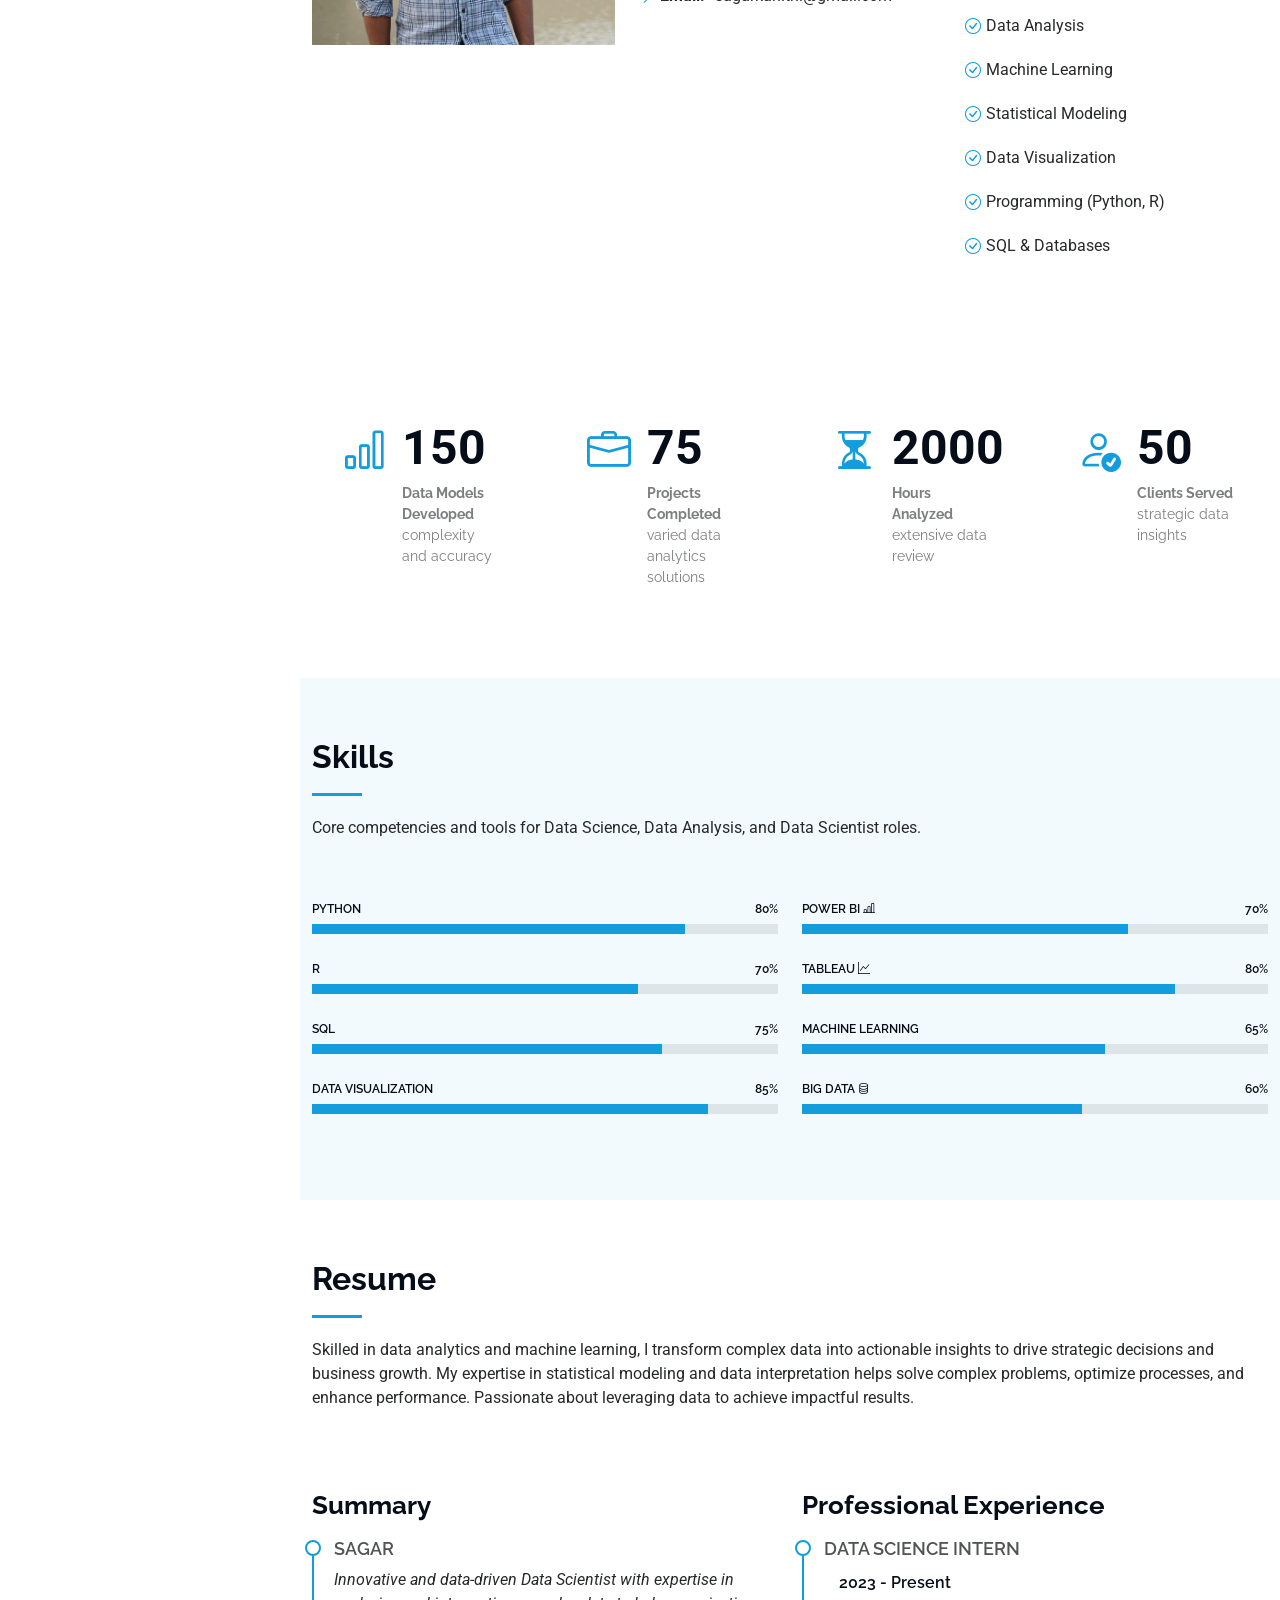
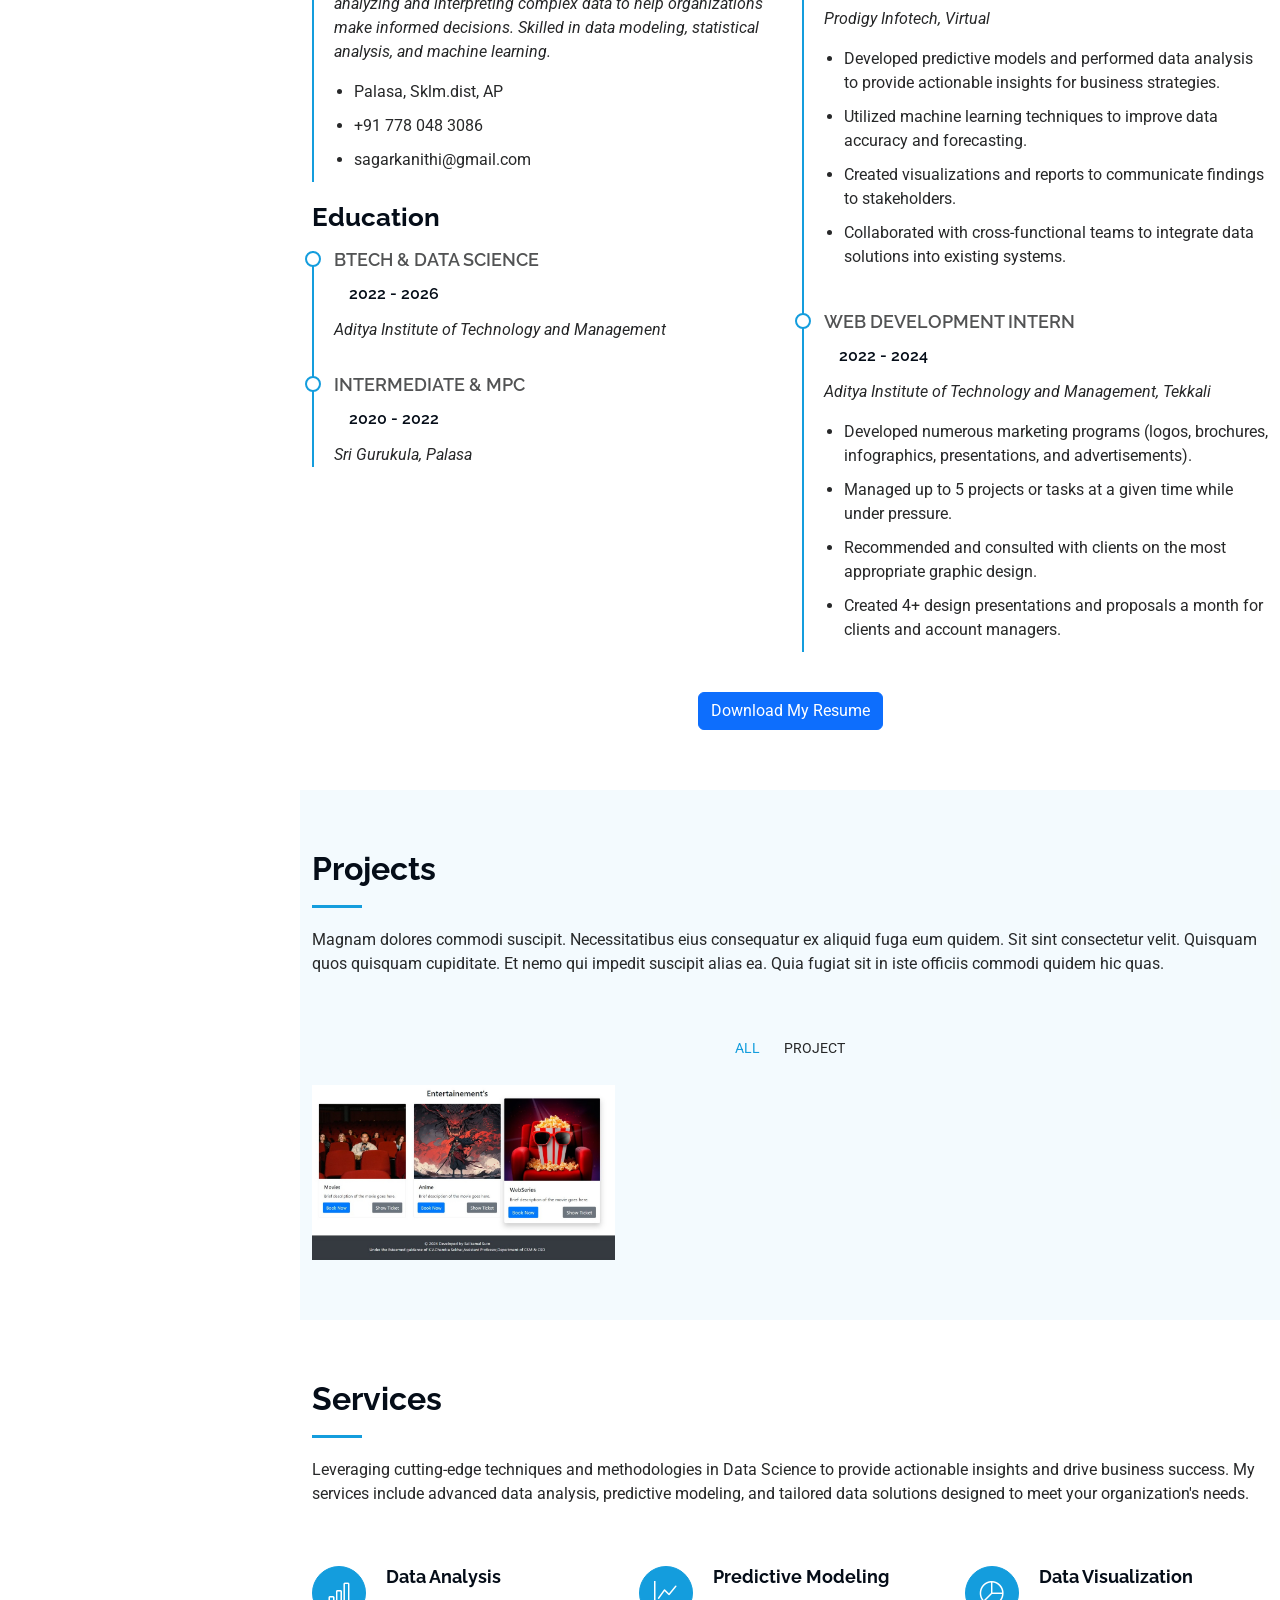
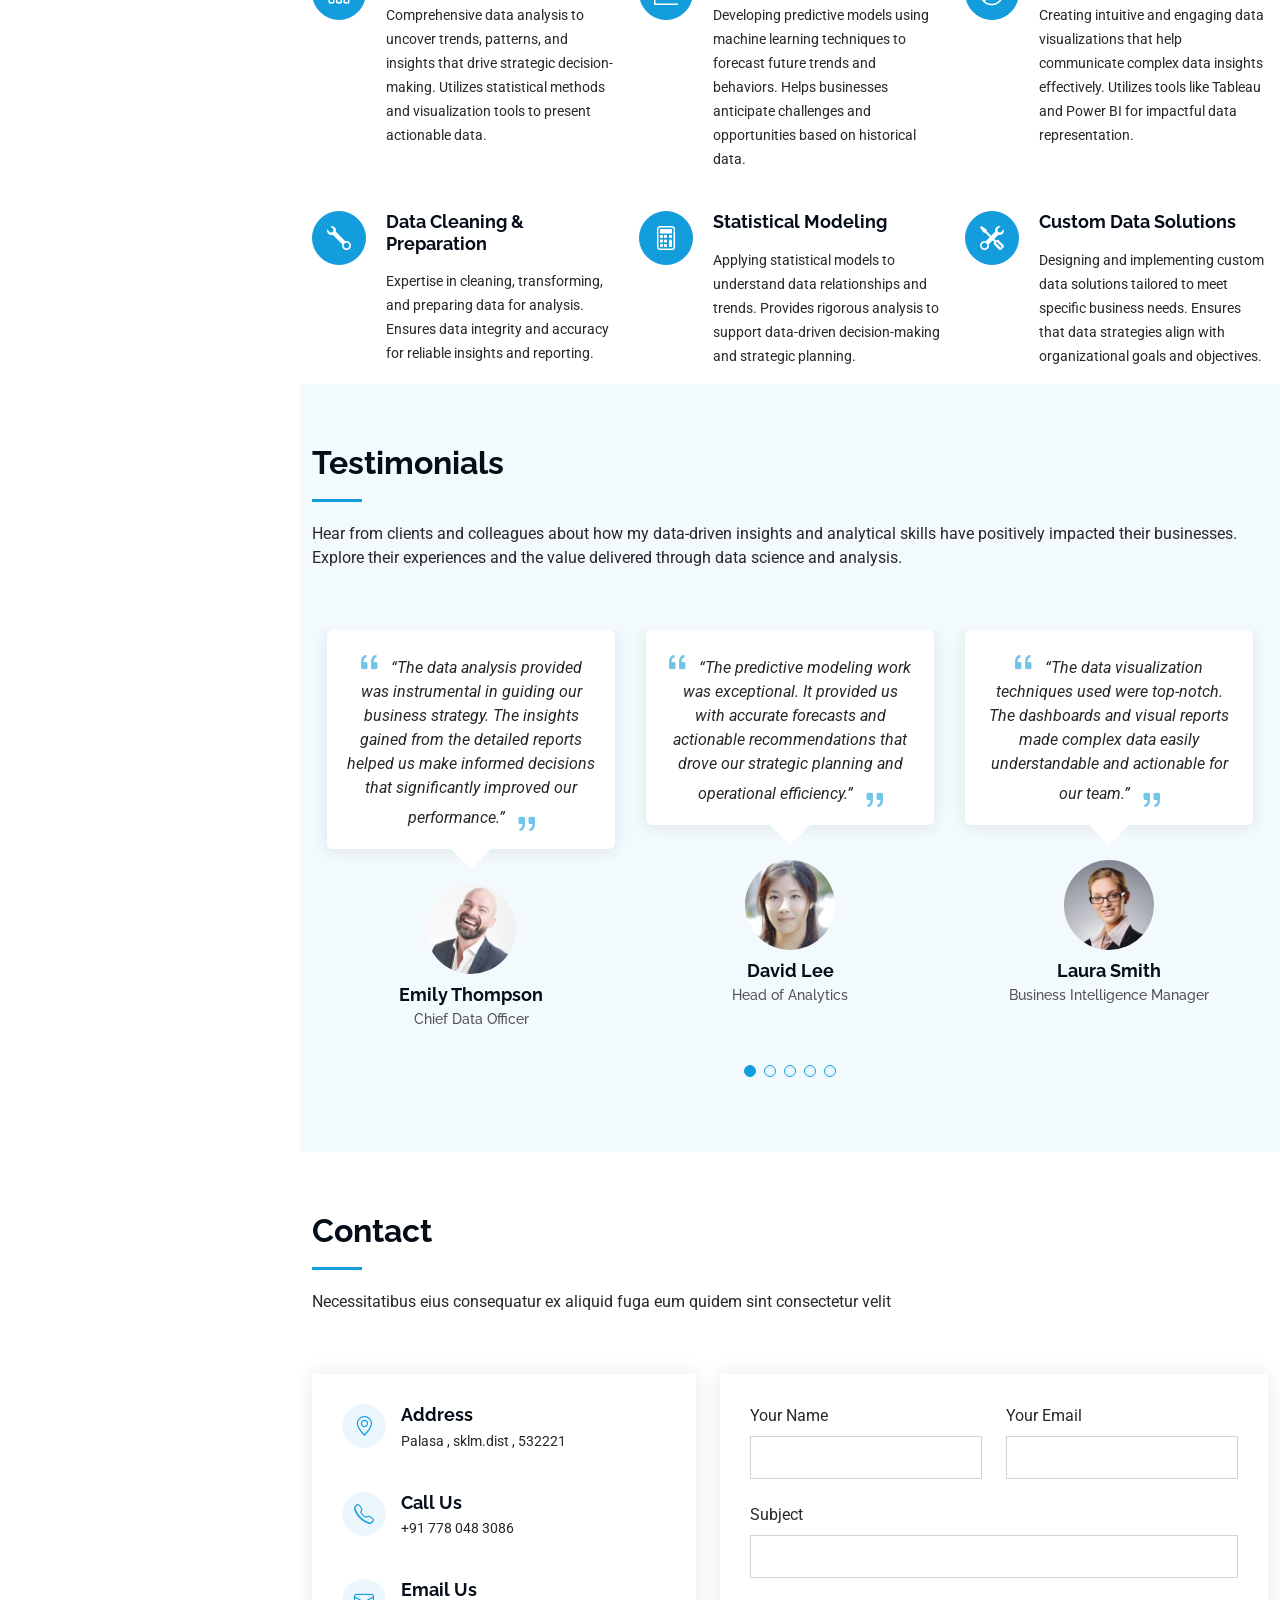
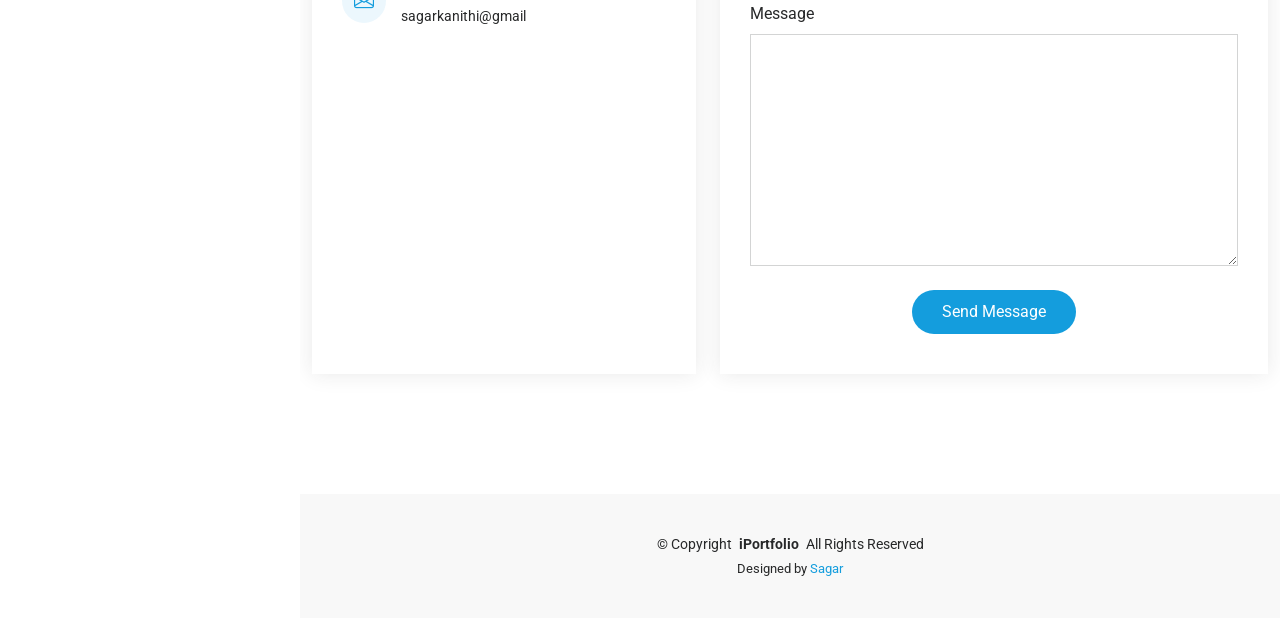
==== commit 63a7ffd7: "first commit" ====
--- a/index.html
+++ b/index.html
@@ -4,7 +4,7 @@
 <head>
   <meta charset="utf-8">
   <meta content="width=device-width, initial-scale=1.0" name="viewport">
-  <title>Saikamal's Portfolio</title>
+  <title>SAGAR's Portfolio</title>
   <meta content="" name="description">
   <meta content="" name="keywords">
 
@@ -42,21 +42,21 @@
     <i class="header-toggle d-xl-none bi bi-list"></i>
 
     <div class="profile-img">
-      <img src="assets/img/my-profile-img.jpg" alt="" class="img-fluid rounded-circle">
+      <img src="assets/img/profile_img_2.jpg" alt="" class="img-fluid rounded-circle">
     </div>
 
     <a href="index.html" class="logo d-flex align-items-center justify-content-center">
       <!-- Uncomment the line below if you also wish to use an image logo -->
       <!-- <img src="assets/img/logo.png" alt=""> -->
-      <h1 class="sitename">Kamal</h1>
+      <h1 class="sitename">SAGAR</h1>
     </a>
 
     <div class="social-links text-center">
       <a href="#" class="twitter"><i class="bi bi-twitter-x"></i></a>
-      <a href="#" class="facebook"><i class="bi bi-facebook"></i></a>
-      <a href="https://www.instagram.com/s_a_i_k_a_m_a_l/?hl=en" class="instagram"><i class="bi bi-instagram"></i></a>
+      <a href="http://www.facebook.com" class="facebook"><i class="bi bi-facebook"></i></a>
+      <a href="https://www.instagram.com/sagar_kanithi_?igsh=MXRsbDF1ZGhtdDl4Mw==" class="instagram"><i class="bi bi-instagram"></i></a>
       <a href="#" class="google-plus"><i class="bi bi-skype"></i></a>
-      <a href="#" class="linkedin"><i class="bi bi-linkedin"></i></a>
+      <a href="https://www.linkedin.com/in/kanithi-gunasagar-b60324277?utm_source=share&utm_campaign=share_via&utm_content=profile&utm_medium=android_app" class="linkedin"><i class="bi bi-linkedin"></i></a>
     </div>
 
     <nav id="navmenu" class="navmenu">
@@ -64,7 +64,7 @@
         <li><a href="#hero" class="active"><i class="bi bi-house navicon"></i>Home</a></li>
         <li><a href="#about"><i class="bi bi-person navicon"></i> About</a></li>
         <li><a href="#resume"><i class="bi bi-file-earmark-text navicon"></i> Resume</a></li>
-        <li><a href="#portfolio"><i class="bi bi-images navicon"></i> Portfolio</a></li>
+        <li><a href="#portfolio"><i class="bi bi-images navicon"></i> Projects</a></li>
         <li><a href="#services"><i class="bi bi-hdd-stack navicon"></i> Services</a></li>
         <li class="dropdown"><a href="#"><i class="bi bi-menu-button navicon"></i> <span>Dropdown</span> <i class="bi bi-chevron-down toggle-dropdown"></i></a>
           <ul>
@@ -94,11 +94,11 @@
     <!-- Hero Section -->
     <section id="hero" class="hero section">
 
-      <img src="assets/img/hero-bg.jpg" alt="" data-aos="fade-in" class="">
+      <img src="assets/img/sagar_bg.jpg" alt="" data-aos="fade-in" class="">
 
       <div class="container" data-aos="fade-up" data-aos-delay="100">
-        <h2>Sai Kamal</h2>
-        <p>I'm a passionate <span class="typed" data-typed-items="Web Developer, Student, Photographer">Designer</span><span class="typed-cursor typed-cursor--blink" aria-hidden="true"></span><span class="typed-cursor typed-cursor--blink" aria-hidden="true"></span></p>
+        <h2>SAGAR</h2>
+        <p>I'm a passionate <span class="typed" data-typed-items="Web Developer, Student, Data Scientist">Designer</span><span class="typed-cursor typed-cursor--blink" aria-hidden="true"></span><span class="typed-cursor typed-cursor--blink" aria-hidden="true"></span></p>
       </div>
 
     </section><!-- /Hero Section -->
@@ -109,264 +109,276 @@
       <!-- Section Title -->
       <div class="container section-title" data-aos="fade-up">
         <h2>About</h2><br>
-        <h4><strong>My name is Sai Kamal Suro <br></strong></h4>
-
-
-<strong>Hobbies and Interests are:<br></strong>
-  <strong>-></strong>Playing Games<br>
-  <strong>-></strong>Improving skills<br>
-
-<strong>Contact Information: <br></strong>
-<strong>->PH.no :</strong> +91 630 344 6579<br>
-<strong>->Gmail :</strong> saikamalsuro1@gmail.com<br>
-
-
+        <h4><strong>My name is SAGAR <br></strong></h4>
+    
+        <strong>Hobbies and Interests are:<br></strong>
+        <strong>-></strong>Playing Games<br>
+        <strong>-></strong>Improving skills<br>
+        <strong>-></strong>Listening to music<br>
+    
+        <strong>Contact Information: <br></strong>
+        <strong>->PH.no :</strong> +91 630 344 6579<br>
+        <strong>->Gmail :</strong> sagarkanithi@gmail.com<br>
       </div><!-- End Section Title -->
-
+    
       <div class="container" data-aos="fade-up" data-aos-delay="100">
-
-        <div class="row gy-4 justify-content-center">
+        <div class="row gy-4">
           <div class="col-lg-4">
-            <img src="assets/img/my-profile-img.jpg" class="img-fluid" alt="">
-          </div>
-          <div class="col-lg-8 content">
-            <h2>Web Developer</h2>
-          
-            <div class="row">
-              <div class="col-lg-6">
+            <img src="assets/img/img.jpg" class="img-fluid" alt="">
+          </div>
+          <div class="col-lg-8">
+            <div class="row gy-4">
+              <div class="col-lg-6 content">
+                <h2>Web Developer</h2>
+                <div class="row">
+                  <div class="col-lg-12">
+                    <ul>
+                      <li><i class="bi bi-chevron-right"></i> <strong>Birthday:</strong> <span>26 Jul 2003</span></li>
+                      <li><i class="bi bi-chevron-right"></i> <strong>Phone:</strong> <span>7780483086</span></li>
+                      <li><i class="bi bi-chevron-right"></i> <strong>City:</strong> <span>Palasa, Sklm.dist</span></li>
+                    </ul>
+                  </div>
+                  <div class="col-lg-12">
+                    <ul>
+                      <li><i class="bi bi-chevron-right"></i> <strong>Age:</strong> <span>20</span></li>
+                      <li><i class="bi bi-chevron-right"></i> <strong>Degree:</strong> <span>Btech</span></li>
+                      <li><i class="bi bi-chevron-right"></i> <strong>Email:</strong> <span>sagarkanithi@gmail.com</span></li>
+                    </ul>
+                  </div>
+                </div>
+              </div>
+    
+              <div class="col-lg-6 content">
+                <h2>Data Scientist</h2>
+                <p>As a Data Scientist, I specialize in analyzing and interpreting complex data to help organizations make informed decisions. My expertise lies in data modeling, statistical analysis, and machine learning, enabling businesses to leverage data-driven insights for strategic growth.</p>
+                <h3>Skills</h3>
                 <ul>
-                  <li><i class="bi bi-chevron-right"></i> <strong>Birthday:</strong> <span>22 sep 2004</span></li>
-                  <li><i class="bi bi-chevron-right"></i> <strong>Phone:</strong> <span>6303446579</span></li>
-                  <li><i class="bi bi-chevron-right"></i> <strong>City:</strong> <span>Palasa , Sklm.dist</span></li>
+                  <li><i class="bi bi-check-circle"></i> Data Analysis</li>
+                  <li><i class="bi bi-check-circle"></i> Machine Learning</li>
+                  <li><i class="bi bi-check-circle"></i> Statistical Modeling</li>
+                  <li><i class="bi bi-check-circle"></i> Data Visualization</li>
+                  <li><i class="bi bi-check-circle"></i> Programming (Python, R)</li>
+                  <li><i class="bi bi-check-circle"></i> SQL & Databases</li>
                 </ul>
               </div>
-              <div class="col-lg-6">
-                <ul>
-                  <li><i class="bi bi-chevron-right"></i> <strong>Age:</strong> <span>20</span></li>
-                  <li><i class="bi bi-chevron-right"></i> <strong>Degree:</strong> <span>Btech</span></li>
-                  <li><i class="bi bi-chevron-right"></i> <strong>Email:</strong> <span>saikamalsuro1@gmail</span></li>
-            
-                </ul>
-              </div>
-            </div>
-            <p class="py-3">
-            
-            </p>
-          </div>
-        </div>
-
-      </div>
-
+            </div>
+          </div>
+        </div>
+      </div>
+    
     </section><!-- /About Section -->
-
-    <!-- Stats Section -->
-    <section id="stats" class="stats section">
-
-      <div class="container" data-aos="fade-up" data-aos-delay="100">
-
-        <div class="row gy-4">
-
-          <div class="col-lg-3 col-md-6">
-            <div class="stats-item">
-              <i class="bi bi-emoji-smile"></i>
-              <span data-purecounter-start="0" data-purecounter-end="232" data-purecounter-duration="1" class="purecounter"></span>
-              <p><strong>Happy Clients</strong> <span>consequuntur quae</span></p>
-            </div>
-          </div><!-- End Stats Item -->
-
-          <div class="col-lg-3 col-md-6">
-            <div class="stats-item">
-              <i class="bi bi-journal-richtext"></i>
-              <span data-purecounter-start="0" data-purecounter-end="521" data-purecounter-duration="1" class="purecounter"></span>
-              <p><strong>Projects</strong> <span>adipisci atque cum quia aut</span></p>
-            </div>
-          </div><!-- End Stats Item -->
-
-          <div class="col-lg-3 col-md-6">
-            <div class="stats-item">
-              <i class="bi bi-headset"></i>
-              <span data-purecounter-start="0" data-purecounter-end="1453" data-purecounter-duration="1" class="purecounter"></span>
-              <p><strong>Hours Of Support</strong> <span>aut commodi quaerat</span></p>
-            </div>
-          </div><!-- End Stats Item -->
-
-          <div class="col-lg-3 col-md-6">
-            <div class="stats-item">
-              <i class="bi bi-people"></i>
-              <span data-purecounter-start="0" data-purecounter-end="32" data-purecounter-duration="1" class="purecounter"></span>
-              <p><strong>Hard Workers</strong> <span>rerum asperiores dolor</span></p>
-            </div>
-          </div><!-- End Stats Item -->
-
-        </div>
-
-      </div>
-
-    </section><!-- /Stats Section -->
-
-    <!-- Skills Section -->
-    <section id="skills" class="skills section">
+    
+   <!-- Stats Section -->
+<section id="stats" class="stats section">
+
+  <div class="container" data-aos="fade-up" data-aos-delay="100">
+
+    <div class="row gy-4">
+
+      <div class="col-lg-3 col-md-6">
+        <div class="stats-item">
+          <i class="bi bi-bar-chart"></i>
+          <span data-purecounter-start="0" data-purecounter-end="150" data-purecounter-duration="1" class="purecounter"></span>
+          <p><strong>Data Models Developed</strong> <span>complexity and accuracy</span></p>
+        </div>
+      </div><!-- End Stats Item -->
+
+      <div class="col-lg-3 col-md-6">
+        <div class="stats-item">
+          <i class="bi bi-briefcase"></i>
+          <span data-purecounter-start="0" data-purecounter-end="75" data-purecounter-duration="1" class="purecounter"></span>
+          <p><strong>Projects Completed</strong> <span>varied data analytics solutions</span></p>
+        </div>
+      </div><!-- End Stats Item -->
+
+      <div class="col-lg-3 col-md-6">
+        <div class="stats-item">
+          <i class="bi bi-hourglass-split"></i>
+          <span data-purecounter-start="0" data-purecounter-end="2000" data-purecounter-duration="1" class="purecounter"></span>
+          <p><strong>Hours Analyzed</strong> <span>extensive data review</span></p>
+        </div>
+      </div><!-- End Stats Item -->
+
+      <div class="col-lg-3 col-md-6">
+        <div class="stats-item">
+          <i class="bi bi-person-check"></i>
+          <span data-purecounter-start="0" data-purecounter-end="50" data-purecounter-duration="1" class="purecounter"></span>
+          <p><strong>Clients Served</strong> <span>strategic data insights</span></p>
+        </div>
+      </div><!-- End Stats Item -->
+
+    </div>
+
+  </div>
+
+</section><!-- /Stats Section -->
+
+   <!-- Skills Section -->
+<section id="skills" class="skills section">
+
+  <!-- Section Title -->
+  <div class="container section-title" data-aos="fade-up">
+    <h2>Skills</h2>
+    <p>Core competencies and tools for Data Science, Data Analysis, and Data Scientist roles.</p>
+  </div><!-- End Section Title -->
+
+  <div class="container" data-aos="fade-up" data-aos-delay="100">
+    <div class="row skills-content skills-animation">
+
+      <div class="col-lg-6">
+        <!-- Data Science Skills -->
+        <div class="progress">
+          <span class="skill"><span>Python</span> <i class="val">80%</i></span>
+          <div class="progress-bar-wrap">
+            <div class="progress-bar" role="progressbar" aria-valuenow="80" aria-valuemin="0" aria-valuemax="100"></div>
+          </div>
+        </div><!-- End Skills Item -->
+
+        <div class="progress">
+          <span class="skill"><span>R</span> <i class="val">70%</i></span>
+          <div class="progress-bar-wrap">
+            <div class="progress-bar" role="progressbar" aria-valuenow="70" aria-valuemin="0" aria-valuemax="100"></div>
+          </div>
+        </div><!-- End Skills Item -->
+
+        <div class="progress">
+          <span class="skill"><span>SQL</span> <i class="val">75%</i></span>
+          <div class="progress-bar-wrap">
+            <div class="progress-bar" role="progressbar" aria-valuenow="75" aria-valuemin="0" aria-valuemax="100"></div>
+          </div>
+        </div><!-- End Skills Item -->
+
+        <div class="progress">
+          <span class="skill"><span>Data Visualization</span> <i class="val">85%</i></span>
+          <div class="progress-bar-wrap">
+            <div class="progress-bar" role="progressbar" aria-valuenow="85" aria-valuemin="0" aria-valuemax="100"></div>
+          </div>
+        </div><!-- End Skills Item -->
+
+      </div>
+
+      <div class="col-lg-6">
+        <!-- Data Science Tools -->
+        <div class="progress">
+          <span class="skill"><span>Power BI <i class="bi bi-bar-chart-line"></i></span> <i class="val">70%</i></span>
+          <div class="progress-bar-wrap">
+            <div class="progress-bar" role="progressbar" aria-valuenow="70" aria-valuemin="0" aria-valuemax="100"></div>
+          </div>
+        </div><!-- End Skills Item -->
+
+        <div class="progress">
+          <span class="skill"><span>Tableau <i class="bi bi-graph-up"></i></span> <i class="val">80%</i></span>
+          <div class="progress-bar-wrap">
+            <div class="progress-bar" role="progressbar" aria-valuenow="80" aria-valuemin="0" aria-valuemax="100"></div>
+          </div>
+        </div><!-- End Skills Item -->
+
+        <div class="progress">
+          <span class="skill"><span>Machine Learning <i class="bi bi-brain"></i></span> <i class="val">65%</i></span>
+          <div class="progress-bar-wrap">
+            <div class="progress-bar" role="progressbar" aria-valuenow="65" aria-valuemin="0" aria-valuemax="100"></div>
+          </div>
+        </div><!-- End Skills Item -->
+
+        <div class="progress">
+          <span class="skill"><span>Big Data <i class="bi bi-database"></i></span> <i class="val">60%</i></span>
+          <div class="progress-bar-wrap">
+            <div class="progress-bar" role="progressbar" aria-valuenow="60" aria-valuemin="0" aria-valuemax="100"></div>
+          </div>
+        </div><!-- End Skills Item -->
+
+      </div>
+
+    </div>
+  </div>
+
+</section><!-- /Skills Section -->
+
+   <!-- Resume Section -->
+<section id="resume" class="resume section">
+
+  <!-- Section Title -->
+  <div class="container section-title" data-aos="fade-up">
+    <h2>Resume</h2>
+    <p>Skilled in data analytics and machine learning, I transform complex data into actionable insights to drive strategic decisions and business growth. My expertise in statistical modeling and data interpretation helps solve complex problems, optimize processes, and enhance performance. Passionate about leveraging data to achieve impactful results.</p>
+  </div><!-- End Section Title -->
+
+  <div class="container">
+
+    <div class="row">
+
+      <div class="col-lg-6" data-aos="fade-up" data-aos-delay="100">
+        <h3 class="resume-title">Summary</h3>
+        <div class="resume-item pb-0">
+          <h4>SAGAR</h4>
+          <p><em>Innovative and data-driven Data Scientist with expertise in analyzing and interpreting complex data to help organizations make informed decisions. Skilled in data modeling, statistical analysis, and machine learning.</em></p>
+          <ul>
+            <li>Palasa, Sklm.dist, AP</li>
+            <li>+91 778 048 3086</li>
+            <li>sagarkanithi@gmail.com</li>
+          </ul>
+        </div><!-- End Resume Item -->
+
+        <h3 class="resume-title">Education</h3>
+        <div class="resume-item">
+          <h4>BTECH & Data Science</h4>
+          <h5>2022 - 2026</h5>
+          <p><em>Aditya Institute of Technology and Management</em></p>
+        </div><!-- End Resume Item -->
+
+        <div class="resume-item">
+          <h4>Intermediate & MPC</h4>
+          <h5>2020 - 2022</h5>
+          <p><em>Sri Gurukula, Palasa</em></p>
+        </div><!-- End Resume Item -->
+
+      </div>
+
+      <div class="col-lg-6" data-aos="fade-up" data-aos-delay="200">
+        <h3 class="resume-title">Professional Experience</h3>
+        <div class="resume-item">
+          <h4>Data Science Intern</h4>
+          <h5>2023 - Present</h5>
+          <p><em>Prodigy Infotech, Virtual</em></p>
+          <ul>
+            <li>Developed predictive models and performed data analysis to provide actionable insights for business strategies.</li>
+            <li>Utilized machine learning techniques to improve data accuracy and forecasting.</li>
+            <li>Created visualizations and reports to communicate findings to stakeholders.</li>
+            <li>Collaborated with cross-functional teams to integrate data solutions into existing systems.</li>
+          </ul>
+        </div><!-- End Resume Item -->
+
+        <div class="resume-item">
+          <h4>Web Development Intern</h4>
+          <h5>2022 - 2024</h5>
+          <p><em>Aditya Institute of Technology and Management, Tekkali</em></p>
+          <ul>
+            <li>Developed numerous marketing programs (logos, brochures, infographics, presentations, and advertisements).</li>
+            <li>Managed up to 5 projects or tasks at a given time while under pressure.</li>
+            <li>Recommended and consulted with clients on the most appropriate graphic design.</li>
+            <li>Created 4+ design presentations and proposals a month for clients and account managers.</li>
+          </ul>
+        </div><!-- End Resume Item -->
+
+      </div>
+
+    </div>
+
+    <!-- Download Resume Button -->
+    <div class="text-center mt-4">
+      <a href="assets/resumes/sagar_resume.pdf" class="btn btn-primary" download="sagar_resume.pdf">Download My Resume</a>
+    </div><!-- End Download Resume Button -->
+
+  </div>
+
+</section><!-- /Resume Section -->
+
+    <!-- Portfolio Section -->
+    <section id="portfolio" class="portfolio section">
 
       <!-- Section Title -->
       <div class="container section-title" data-aos="fade-up">
-        <h2>Skills</h2>
-        <p>Necessitatibus eius consequatur ex aliquid fuga eum quidem sint consectetur velit</p>
-      </div><!-- End Section Title -->
-
-
-
-<div class="container" data-aos="fade-up" data-aos-delay="100">
-    <div class="row skills-content skills-animation">
-        <div class="col-lg-6">
-            <div class="progress">
-                <span class="skill"><span>HTML</span> <i class="val">100%</i></span>
-                <div class="progress-bar-wrap">
-                    <div class="progress-bar" role="progressbar" aria-valuenow="100" aria-valuemin="0" aria-valuemax="100"></div>
-                </div>
-            </div><!-- End Skills Item -->
-
-            <div class="progress">
-                <span class="skill"><span>CSS</span> <i class="val">100%</i></span>
-                <div class="progress-bar-wrap">
-                    <div class="progress-bar" role="progressbar" aria-valuenow="100" aria-valuemin="0" aria-valuemax="100"></div>
-                </div>
-            </div><!-- End Skills Item -->
-
-            <div class="progress">
-                <span class="skill"><span>JavaScript</span> <i class="val">50%</i></span>
-                <div class="progress-bar-wrap">
-                    <div class="progress-bar" role="progressbar" aria-valuenow="50" aria-valuemin="0" aria-valuemax="50"></div>
-                </div>
-            </div><!-- End Skills Item -->
-			
-			
-            <div class="progress">
-                <span class="skill"><span>C++</span> <i class="val">60%</i></span>
-                <div class="progress-bar-wrap">
-                    <div class="progress-bar" role="progressbar" aria-valuenow="60" aria-valuemin="0" aria-valuemax="60"></div>
-                </div>
-            </div>
-        </div>
-
-        <div class="col-lg-6">
-            <div class="progress">
-                <span class="skill"><span>C</span> <i class="val">90%</i></span>
-                <div class="progress-bar-wrap">
-                    <div class="progress-bar" role="progressbar" aria-valuenow="90" aria-valuemin="0" aria-valuemax="100"></div>
-                </div>
-            </div><!-- End Skills Item -->
-
-            <div class="progress">
-                <span class="skill"><span>SQL</span> <i class="val">75%</i></span>
-                <div class="progress-bar-wrap">
-                    <div class="progress-bar" role="progressbar" aria-valuenow="75" aria-valuemin="0" aria-valuemax="75"></div>
-                </div>
-            </div><!-- End Skills Item -->
-
-            <div class="progress">
-                <span class="skill"><span>Python</span> <i class="val">80%</i></span>
-                <div class="progress-bar-wrap">
-                    <div class="progress-bar" role="progressbar" aria-valuenow="80" aria-valuemin="0" aria-valuemax="80"></div>
-                </div>
-            </div><!-- End Skills Item -->
-
-            <div class="progress">
-                <span class="skill"><span>Java</span> <i class="val">75%</i></span>
-                <div class="progress-bar-wrap">
-                    <div class="progress-bar" role="progressbar" aria-valuenow="75" aria-valuemin="0" aria-valuemax="75"></div>
-                </div>
-            </div><!-- End Skills Item -->
-        </div>
-    </div>
-</div>
-
-
-    </section><!-- /Skills Section -->
-
-    <!-- Resume Section -->
-    <section id="resume" class="resume section">
-
-      <!-- Section Title -->
-      <div class="container section-title" data-aos="fade-up">
-        <h2>Resume</h2>
-        <p>Magnam dolores commodi suscipit. Necessitatibus eius consequatur ex aliquid fuga eum quidem. Sit sint consectetur velit. Quisquam quos quisquam cupiditate. Et nemo qui impedit suscipit alias ea. Quia fugiat sit in iste officiis commodi quidem hic quas.</p>
-      </div><!-- End Section Title -->
-
-      <div class="container">
-
-        <div class="row">
-
-          <div class="col-lg-6" data-aos="fade-up" data-aos-delay="100">
-            <h3 class="resume-title">Sumary</h3>
-
-            <div class="resume-item pb-0">
-              <h4>Saikamal</h4>
-              <p><em>Innovative and deadline-driven Graphic Designer with 3+ years of experience designing and developing user-centered digital/print marketing material from initial concept to final, polished deliverable.</em></p>
-              <ul>
-                <li>Palasa,sklm.dist,AP</li>
-                <li>+91 630 344 6579</li>
-                <li>saikamalsuro1@gmail.com</li>
-              </ul>
-            </div><!-- Edn Resume Item -->
-
-            <h3 class="resume-title">Education</h3>
-            <div class="resume-item">
-              <h4>BTECH &amp; Data Science</h4>	
-              <h5>2022 - 2026</h5>
-              <p><em>Aditya Institute of technology and management</em></p>
-              <!-- <p>Qui deserunt veniam. Et sed aliquam labore tempore sed quisquam iusto autem sit. Ea vero voluptatum qui ut dignissimos deleniti nerada porti sand markend</p> -->
-            </div><!-- Edn Resume Item -->
-
-            <div class="resume-item">
-              <h4>Intermediate &amp; MPC</h4>
-              <h5>2020 - 2022</h5>
-              <p><em>Sri chaitanya , palasa</em></p>
-             <!-- <p>Quia nobis sequi est occaecati aut. Repudiandae et iusto quae reiciendis et quis Eius vel ratione eius unde vitae rerum voluptates asperiores voluptatem Earum molestiae consequatur neque etlon sader mart dila</p> -->
-            </div><!-- Edn Resume Item -->
-
-          </div>
-
-          <div class="col-lg-6" data-aos="fade-up" data-aos-delay="200">
-            <h3 class="resume-title">Professional Experience</h3>
-            <div class="resume-item">
-              <h4>Not Experienced yet !</h4>
-			  <p><em>Experience comes from dealing with things. And honestly sometimes even experience don't save you from the tragedies of life. They just give you strength and courage to deal with them.</em></p>
-              <!-- <h5>2019 - Present</h5>
-              <p><em>Experion, New York, NY </em></p>
-              <ul>
-                <li>Lead in the design, development, and implementation of the graphic, layout, and production communication materials</li>
-                <li>Delegate tasks to the 7 members of the design team and provide counsel on all aspects of the project. </li>
-                <li>Supervise the assessment of all graphic materials in order to ensure quality and accuracy of the design</li>
-                <li>Oversee the efficient use of production project budgets ranging from $2,000 - $25,000</li>
-              </ul> -->
-            </div><!-- Edn Resume Item -->
-
-            <div class="resume-item">
-              <h4>Web develovement </h4>
-              <h5>2022 - 2024</h5>
-              <p><em>Aditya Institute of technology and management , Tekkali</em></p>
-              <ul
-                <li>Developed numerous marketing programs (logos, brochures,infographics, presentations, and advertisements).</li>
-                <li>Managed up to 5 projects or tasks at a given time while under pressure</li>
-                <li>Recommended and consulted with clients on the most appropriate graphic design</li>
-                <li>Created 4+ design presentations and proposals a month for clients and account managers</li>
-              </ul>
-            </div><!-- Edn Resume Item -->
-
-          </div>
-
-        </div>
-
-      </div>
-
-    </section><!-- /Resume Section -->
-
-    <!-- Portfolio Section -->
-    <section id="portfolio" class="portfolio section">
-
-      <!-- Section Title -->
-      <div class="container section-title" data-aos="fade-up">
-        <h2>Portfolio</h2>
+        <h2>Projects</h2>
         <p>Magnam dolores commodi suscipit. Necessitatibus eius consequatur ex aliquid fuga eum quidem. Sit sint consectetur velit. Quisquam quos quisquam cupiditate. Et nemo qui impedit suscipit alias ea. Quia fugiat sit in iste officiis commodi quidem hic quas.</p>
       </div><!-- End Section Title -->
 
@@ -537,184 +549,187 @@
     </section><!-- /Portfolio Section -->
 
     <!-- Services Section -->
-    <section id="services" class="services section">
-
-      <!-- Section Title -->
-      <div class="container section-title" data-aos="fade-up">
-        <h2>Services</h2>
-        <p>Magnam dolores commodi suscipit. Necessitatibus eius consequatur ex aliquid fuga eum quidem. Sit sint consectetur velit. Quisquam quos quisquam cupiditate. Et nemo qui impedit suscipit alias ea. Quia fugiat sit in iste officiis commodi quidem hic quas.</p>
-      </div><!-- End Section Title -->
-
-      <div class="container">
-
-        <div class="row gy-4">
-
-          <div class="col-lg-4 col-md-6 service-item d-flex" data-aos="fade-up" data-aos-delay="100">
-            <div class="icon flex-shrink-0"><i class="bi bi-briefcase"></i></div>
-            <div>
-              <h4 class="title"><a href="service-details.html" class="stretched-link">Lorem Ipsum</a></h4>
-              <p class="description">Voluptatum deleniti atque corrupti quos dolores et quas molestias excepturi sint occaecati cupiditate non provident</p>
-            </div>
-          </div>
-          <!-- End Service Item -->
-
-          <div class="col-lg-4 col-md-6 service-item d-flex" data-aos="fade-up" data-aos-delay="200">
-            <div class="icon flex-shrink-0"><i class="bi bi-card-checklist"></i></div>
-            <div>
-              <h4 class="title"><a href="service-details.html" class="stretched-link">Dolor Sitema</a></h4>
-              <p class="description">Minim veniam, quis nostrud exercitation ullamco laboris nisi ut aliquip ex ea commodo consequat tarad limino ata</p>
-            </div>
-          </div><!-- End Service Item -->
-
-          <div class="col-lg-4 col-md-6 service-item d-flex" data-aos="fade-up" data-aos-delay="300">
-            <div class="icon flex-shrink-0"><i class="bi bi-bar-chart"></i></div>
-            <div>
-              <h4 class="title"><a href="service-details.html" class="stretched-link">Sed ut perspiciatis</a></h4>
-              <p class="description">Duis aute irure dolor in reprehenderit in voluptate velit esse cillum dolore eu fugiat nulla pariatur</p>
-            </div>
-          </div><!-- End Service Item -->
-
-          <div class="col-lg-4 col-md-6 service-item d-flex" data-aos="fade-up" data-aos-delay="400">
-            <div class="icon flex-shrink-0"><i class="bi bi-binoculars"></i></div>
-            <div>
-              <h4 class="title"><a href="service-details.html" class="stretched-link">Magni Dolores</a></h4>
-              <p class="description">Excepteur sint occaecat cupidatat non proident, sunt in culpa qui officia deserunt mollit anim id est laborum</p>
-            </div>
-          </div><!-- End Service Item -->
-
-          <div class="col-lg-4 col-md-6 service-item d-flex" data-aos="fade-up" data-aos-delay="500">
-            <div class="icon flex-shrink-0"><i class="bi bi-brightness-high"></i></div>
-            <div>
-              <h4 class="title"><a href="service-details.html" class="stretched-link">Nemo Enim</a></h4>
-              <p class="description">At vero eos et accusamus et iusto odio dignissimos ducimus qui blanditiis praesentium voluptatum deleniti atque</p>
-            </div>
-          </div><!-- End Service Item -->
-
-          <div class="col-lg-4 col-md-6 service-item d-flex" data-aos="fade-up" data-aos-delay="600">
-            <div class="icon flex-shrink-0"><i class="bi bi-calendar4-week"></i></div>
-            <div>
-              <h4 class="title"><a href="service-details.html" class="stretched-link">Eiusmod Tempor</a></h4>
-              <p class="description">Et harum quidem rerum facilis est et expedita distinctio. Nam libero tempore, cum soluta nobis est eligendi</p>
-            </div>
-          </div><!-- End Service Item -->
-
-        </div>
-
-      </div>
-
-    </section><!-- /Services Section -->
-
-    <!-- Testimonials Section -->
-    <section id="testimonials" class="testimonials section">
-
-      <!-- Section Title -->
-     <!-- <div class="container section-title" data-aos="fade-up">
-        <h2>Testimonials</h2>
-        <p>Necessitatibus eius consequatur ex aliquid fuga eum quidem sint consectetur velit</p>
-      </div><!-- End Section Title -->
-
-      <div class="container" data-aos="fade-up" data-aos-delay="100">
-
-        <div class="swiper init-swiper">
-          <script type="application/json" class="swiper-config">
-            {
-              "loop": true,
-              "speed": 600,
-              "autoplay": {
-                "delay": 5000
-              },
-              "slidesPerView": "auto",
-              "pagination": {
-                "el": ".swiper-pagination",
-                "type": "bullets",
-                "clickable": true
-              },
-              "breakpoints": {
-                "320": {
-                  "slidesPerView": 1,
-                  "spaceBetween": 40
-                },
-                "1200": {
-                  "slidesPerView": 3,
-                  "spaceBetween": 1
-                }
-              }
+<section id="services" class="services section">
+
+  <!-- Section Title -->
+  <div class="container section-title" data-aos="fade-up">
+    <h2>Services</h2>
+    <p>Leveraging cutting-edge techniques and methodologies in Data Science to provide actionable insights and drive business success. My services include advanced data analysis, predictive modeling, and tailored data solutions designed to meet your organization's needs.</p>
+  </div><!-- End Section Title -->
+
+  <div class="container">
+
+    <div class="row gy-4">
+
+      <!-- Data Analysis -->
+      <div class="col-lg-4 col-md-6 service-item d-flex" data-aos="fade-up" data-aos-delay="100">
+        <div class="icon flex-shrink-0"><i class="bi bi-bar-chart"></i></div>
+        <div>
+          <h4 class="title"><a href="service-details.html" class="stretched-link">Data Analysis</a></h4>
+          <p class="description">Comprehensive data analysis to uncover trends, patterns, and insights that drive strategic decision-making. Utilizes statistical methods and visualization tools to present actionable data.</p>
+        </div>
+      </div><!-- End Service Item -->
+
+      <!-- Predictive Modeling -->
+      <div class="col-lg-4 col-md-6 service-item d-flex" data-aos="fade-up" data-aos-delay="200">
+        <div class="icon flex-shrink-0"><i class="bi bi-graph-up"></i></div>
+        <div>
+          <h4 class="title"><a href="service-details.html" class="stretched-link">Predictive Modeling</a></h4>
+          <p class="description">Developing predictive models using machine learning techniques to forecast future trends and behaviors. Helps businesses anticipate challenges and opportunities based on historical data.</p>
+        </div>
+      </div><!-- End Service Item -->
+
+      <!-- Data Visualization -->
+      <div class="col-lg-4 col-md-6 service-item d-flex" data-aos="fade-up" data-aos-delay="300">
+        <div class="icon flex-shrink-0"><i class="bi bi-pie-chart"></i></div>
+        <div>
+          <h4 class="title"><a href="service-details.html" class="stretched-link">Data Visualization</a></h4>
+          <p class="description">Creating intuitive and engaging data visualizations that help communicate complex data insights effectively. Utilizes tools like Tableau and Power BI for impactful data representation.</p>
+        </div>
+      </div><!-- End Service Item -->
+
+      <!-- Data Cleaning & Preparation -->
+      <div class="col-lg-4 col-md-6 service-item d-flex" data-aos="fade-up" data-aos-delay="400">
+        <div class="icon flex-shrink-0"><i class="bi bi-wrench"></i></div>
+        <div>
+          <h4 class="title"><a href="service-details.html" class="stretched-link">Data Cleaning & Preparation</a></h4>
+          <p class="description">Expertise in cleaning, transforming, and preparing data for analysis. Ensures data integrity and accuracy for reliable insights and reporting.</p>
+        </div>
+      </div><!-- End Service Item -->
+
+      <!-- Statistical Modeling -->
+      <div class="col-lg-4 col-md-6 service-item d-flex" data-aos="fade-up" data-aos-delay="500">
+        <div class="icon flex-shrink-0"><i class="bi bi-calculator"></i></div>
+        <div>
+          <h4 class="title"><a href="service-details.html" class="stretched-link">Statistical Modeling</a></h4>
+          <p class="description">Applying statistical models to understand data relationships and trends. Provides rigorous analysis to support data-driven decision-making and strategic planning.</p>
+        </div>
+      </div><!-- End Service Item -->
+
+      <!-- Custom Data Solutions -->
+      <div class="col-lg-4 col-md-6 service-item d-flex" data-aos="fade-up" data-aos-delay="600">
+        <div class="icon flex-shrink-0"><i class="bi bi-tools"></i></div>
+        <div>
+          <h4 class="title"><a href="service-details.html" class="stretched-link">Custom Data Solutions</a></h4>
+          <p class="description">Designing and implementing custom data solutions tailored to meet specific business needs. Ensures that data strategies align with organizational goals and objectives.</p>
+        </div>
+      </div><!-- End Service Item -->
+
+    </div>
+
+  </div>
+
+<!-- Testimonials Section -->
+<section id="testimonials" class="testimonials section">
+
+  <!-- Section Title -->
+  <div class="container section-title" data-aos="fade-up">
+    <h2>Testimonials</h2>
+    <p>Hear from clients and colleagues about how my data-driven insights and analytical skills have positively impacted their businesses. Explore their experiences and the value delivered through data science and analysis.</p>
+  </div><!-- End Section Title -->
+
+  <div class="container" data-aos="fade-up" data-aos-delay="100">
+
+    <div class="swiper init-swiper">
+      <script type="application/json" class="swiper-config">
+        {
+          "loop": true,
+          "speed": 600,
+          "autoplay": {
+            "delay": 5000
+          },
+          "slidesPerView": "auto",
+          "pagination": {
+            "el": ".swiper-pagination",
+            "type": "bullets",
+            "clickable": true
+          },
+          "breakpoints": {
+            "320": {
+              "slidesPerView": 1,
+              "spaceBetween": 40
+            },
+            "1200": {
+              "slidesPerView": 3,
+              "spaceBetween": 1
             }
-          </script>
-          <div class="swiper-wrapper">
-
-            <div class="swiper-slide">
-              <div class="testimonial-item">
-                <p>
-                  <i class="bi bi-quote quote-icon-left"></i>
-                  <span>Proin iaculis purus consequat sem cure digni ssim donec porttitora entum suscipit rhoncus. Accusantium quam, ultricies eget id, aliquam eget nibh et. Maecen aliquam, risus at semper.</span>
-                  <i class="bi bi-quote quote-icon-right"></i>
-                </p>
-                <img src="assets/img/testimonials/testimonials-1.jpg" class="testimonial-img" alt="">
-                <h3>Saul Goodman</h3>
-                <h4>Ceo &amp; Founder</h4>
-              </div>
-            </div><!-- End testimonial item -->
-
-            <div class="swiper-slide">
-              <div class="testimonial-item">
-                <p>
-                  <i class="bi bi-quote quote-icon-left"></i>
-                  <span>Export tempor illum tamen malis malis eram quae irure esse labore quem cillum quid malis quorum velit fore eram velit sunt aliqua noster fugiat irure amet legam anim culpa.</span>
-                  <i class="bi bi-quote quote-icon-right"></i>
-                </p>
-                <img src="assets/img/testimonials/testimonials-2.jpg" class="testimonial-img" alt="">
-                <h3>Sara Wilsson</h3>
-                <h4>Designer</h4>
-              </div>
-            </div><!-- End testimonial item -->
-
-            <div class="swiper-slide">
-              <div class="testimonial-item">
-                <p>
-                  <i class="bi bi-quote quote-icon-left"></i>
-                  <span>Enim nisi quem export duis labore cillum quae magna enim sint quorum nulla quem veniam duis minim tempor labore quem eram duis noster aute amet eram fore quis sint minim.</span>
-                  <i class="bi bi-quote quote-icon-right"></i>
-                </p>
-                <img src="assets/img/testimonials/testimonials-3.jpg" class="testimonial-img" alt="">
-                <h3>Jena Karlis</h3>
-                <h4>Store Owner</h4>
-              </div>
-            </div><!-- End testimonial item -->
-
-            <div class="swiper-slide">
-              <div class="testimonial-item">
-                <p>
-                  <i class="bi bi-quote quote-icon-left"></i>
-                  <span>Fugiat enim eram quae cillum dolore dolor amet nulla culpa multos export minim fugiat dolor enim duis veniam ipsum anim magna sunt elit fore quem dolore labore illum veniam.</span>
-                  <i class="bi bi-quote quote-icon-right"></i>
-                </p>
-                <img src="assets/img/testimonials/testimonials-4.jpg" class="testimonial-img" alt="">
-                <h3>Matt Brandon</h3>
-                <h4>Freelancer</h4>
-              </div>
-            </div><!-- End testimonial item -->
-
-            <div class="swiper-slide">
-              <div class="testimonial-item">
-                <p>
-                  <i class="bi bi-quote quote-icon-left"></i>
-                  <span>Quis quorum aliqua sint quem legam fore sunt eram irure aliqua veniam tempor noster veniam sunt culpa nulla illum cillum fugiat legam esse veniam culpa fore nisi cillum quid.</span>
-                  <i class="bi bi-quote quote-icon-right"></i>
-                </p>
-                <img src="assets/img/testimonials/testimonials-5.jpg" class="testimonial-img" alt="">
-                <h3>John Larson</h3>
-                <h4>Entrepreneur</h4>
-              </div>
-            </div><!-- End testimonial item -->
-
-          </div>
-          <div class="swiper-pagination"></div>
-        </div>
-
-      </div>
-
-    </section><!-- /Testimonials Section -->
+          }
+        }
+      </script>
+      <div class="swiper-wrapper">
+
+        <div class="swiper-slide">
+          <div class="testimonial-item">
+            <p>
+              <i class="bi bi-quote quote-icon-left"></i>
+              <span>“The data analysis provided was instrumental in guiding our business strategy. The insights gained from the detailed reports helped us make informed decisions that significantly improved our performance.”</span>
+              <i class="bi bi-quote quote-icon-right"></i>
+            </p>
+            <img src="assets/img/testimonials/testimonials-1.jpg" class="testimonial-img" alt="">
+            <h3>Emily Thompson</h3>
+            <h4>Chief Data Officer</h4>
+          </div>
+        </div><!-- End testimonial item -->
+
+        <div class="swiper-slide">
+          <div class="testimonial-item">
+            <p>
+              <i class="bi bi-quote quote-icon-left"></i>
+              <span>“The predictive modeling work was exceptional. It provided us with accurate forecasts and actionable recommendations that drove our strategic planning and operational efficiency.”</span>
+              <i class="bi bi-quote quote-icon-right"></i>
+            </p>
+            <img src="assets/img/testimonials/testimonials-2.jpg" class="testimonial-img" alt="">
+            <h3>David Lee</h3>
+            <h4>Head of Analytics</h4>
+          </div>
+        </div><!-- End testimonial item -->
+
+        <div class="swiper-slide">
+          <div class="testimonial-item">
+            <p>
+              <i class="bi bi-quote quote-icon-left"></i>
+              <span>“The data visualization techniques used were top-notch. The dashboards and visual reports made complex data easily understandable and actionable for our team.”</span>
+              <i class="bi bi-quote quote-icon-right"></i>
+            </p>
+            <img src="assets/img/testimonials/testimonials-3.jpg" class="testimonial-img" alt="">
+            <h3>Laura Smith</h3>
+            <h4>Business Intelligence Manager</h4>
+          </div>
+        </div><!-- End testimonial item -->
+
+        <div class="swiper-slide">
+          <div class="testimonial-item">
+            <p>
+              <i class="bi bi-quote quote-icon-left"></i>
+              <span>“The custom data solutions provided addressed all our unique requirements. The tailored approach was essential for our specific needs and significantly enhanced our data strategy.”</span>
+              <i class="bi bi-quote quote-icon-right"></i>
+            </p>
+            <img src="assets/img/testimonials/testimonials-4.jpg" class="testimonial-img" alt="">
+            <h3>Michael Brown</h3>
+            <h4>Data Strategy Consultant</h4>
+          </div>
+        </div><!-- End testimonial item -->
+
+        <div class="swiper-slide">
+          <div class="testimonial-item">
+            <p>
+              <i class="bi bi-quote quote-icon-left"></i>
+              <span>“The data cleaning and preparation was handled with great precision. It ensured that our analysis was based on accurate and reliable data, which was crucial for our project success.”</span>
+              <i class="bi bi-quote quote-icon-right"></i>
+            </p>
+            <img src="assets/img/testimonials/testimonials-5.jpg" class="testimonial-img" alt="">
+            <h3>Sarah Davis</h3>
+            <h4>Project Manager</h4>
+          </div>
+        </div><!-- End testimonial item -->
+
+      </div>
+      <div class="swiper-pagination"></div>
+    </div>
+
+  </div>
+
+</section><!-- /Testimonials Section -->
 
     <!-- Contact Section -->
     <section id="contact" class="contact section">
@@ -736,7 +751,7 @@
                 <i class="bi bi-geo-alt flex-shrink-0"></i>
                 <div>
                   <h3>Address</h3>
-                  <p>Palasa , sklm.dist , 532222</p>
+                  <p>Palasa , sklm.dist , 532221</p>
                 </div>
               </div><!-- End Info Item -->
 
@@ -744,7 +759,7 @@
                 <i class="bi bi-telephone flex-shrink-0"></i>
                 <div>
                   <h3>Call Us</h3>
-                  <p>+91 630 344 6579</p>
+                  <p>+91 778 048 3086</p>
                 </div>
               </div><!-- End Info Item -->
 
@@ -752,14 +767,13 @@
                 <i class="bi bi-envelope flex-shrink-0"></i>
                 <div>
                   <h3>Email Us</h3>
-                  <p>saikamalsuro1@gmail</p>
+                  <p>sagarkanithi@gmail</p>
                 </div>
               </div><!-- End Info Item -->
 
-              <iframe src="https://st.indiarailinfo.com/kjfdsuiemjvcya23/0/9/3/1/3743931/0/20180824141932401285.jpg"  style="border:0; width: 100%; height: 270px;" <!--allowfullscreen="" loading="lazy" referrerpolicy="no-referrer-when-downgrade" -->></iframe>
-            </div>
-          </div>
-
+              <iframe src="https://www.google.com/maps/embed?pb=!1m18!1m12!1m3!1d15110.530129299965!2d84.397924947332!3d18.769943967959268!2m3!1f0!2f0!3f0!3m2!1i1024!2i768!4f13.1!3m3!1m2!1s0x3a3d064cb275d7c5%3A0x97298eade0563276!2sPalasa%2C%20Andhra%20Pradesh!5e0!3m2!1sen!2sin!4v1724578962559!5m2!1sen!2sin"  style="border:0; width: 100%; height: 270px;" <!--allowfullscreen="" loading="lazy" referrerpolicy="no-referrer-when-downgrade" -->></iframe>
+            </div>
+          </div>
           <div class="col-lg-7">
             <form action="forms/contact.php" method="post" class="php-email-form" data-aos="fade-up" data-aos-delay="200">
               <div class="row gy-4">
@@ -815,7 +829,7 @@
         <!-- You can delete the links only if you've purchased the pro version. -->
         <!-- Licensing information: https://bootstrapmade.com/license/ -->
         <!-- Purchase the pro version with working PHP/AJAX contact form: [buy-url] -->
-        Designed by <a href="https://bootstrapmade.com/">Sai kamal</a>
+        Designed by <a href="https://bootstrapmade.com/">Sagar</a>
       </div>
     </div>
 
